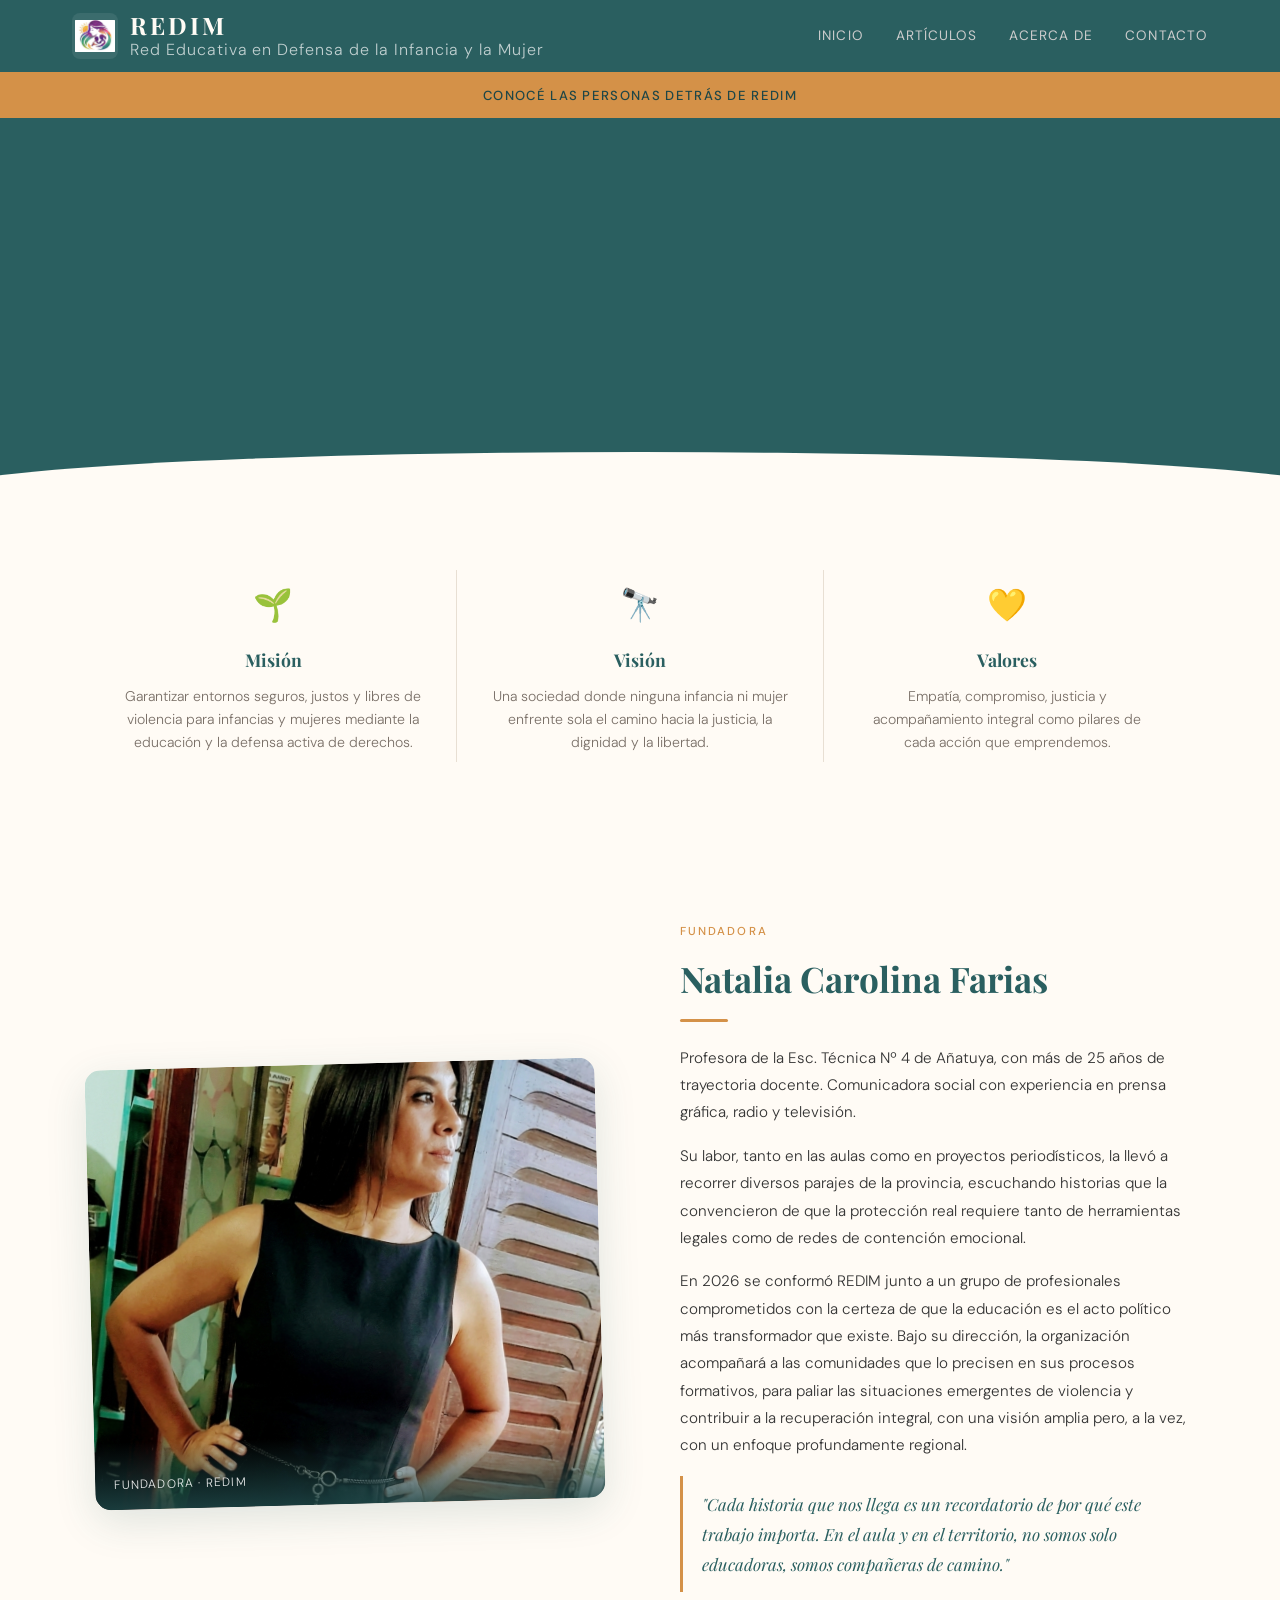
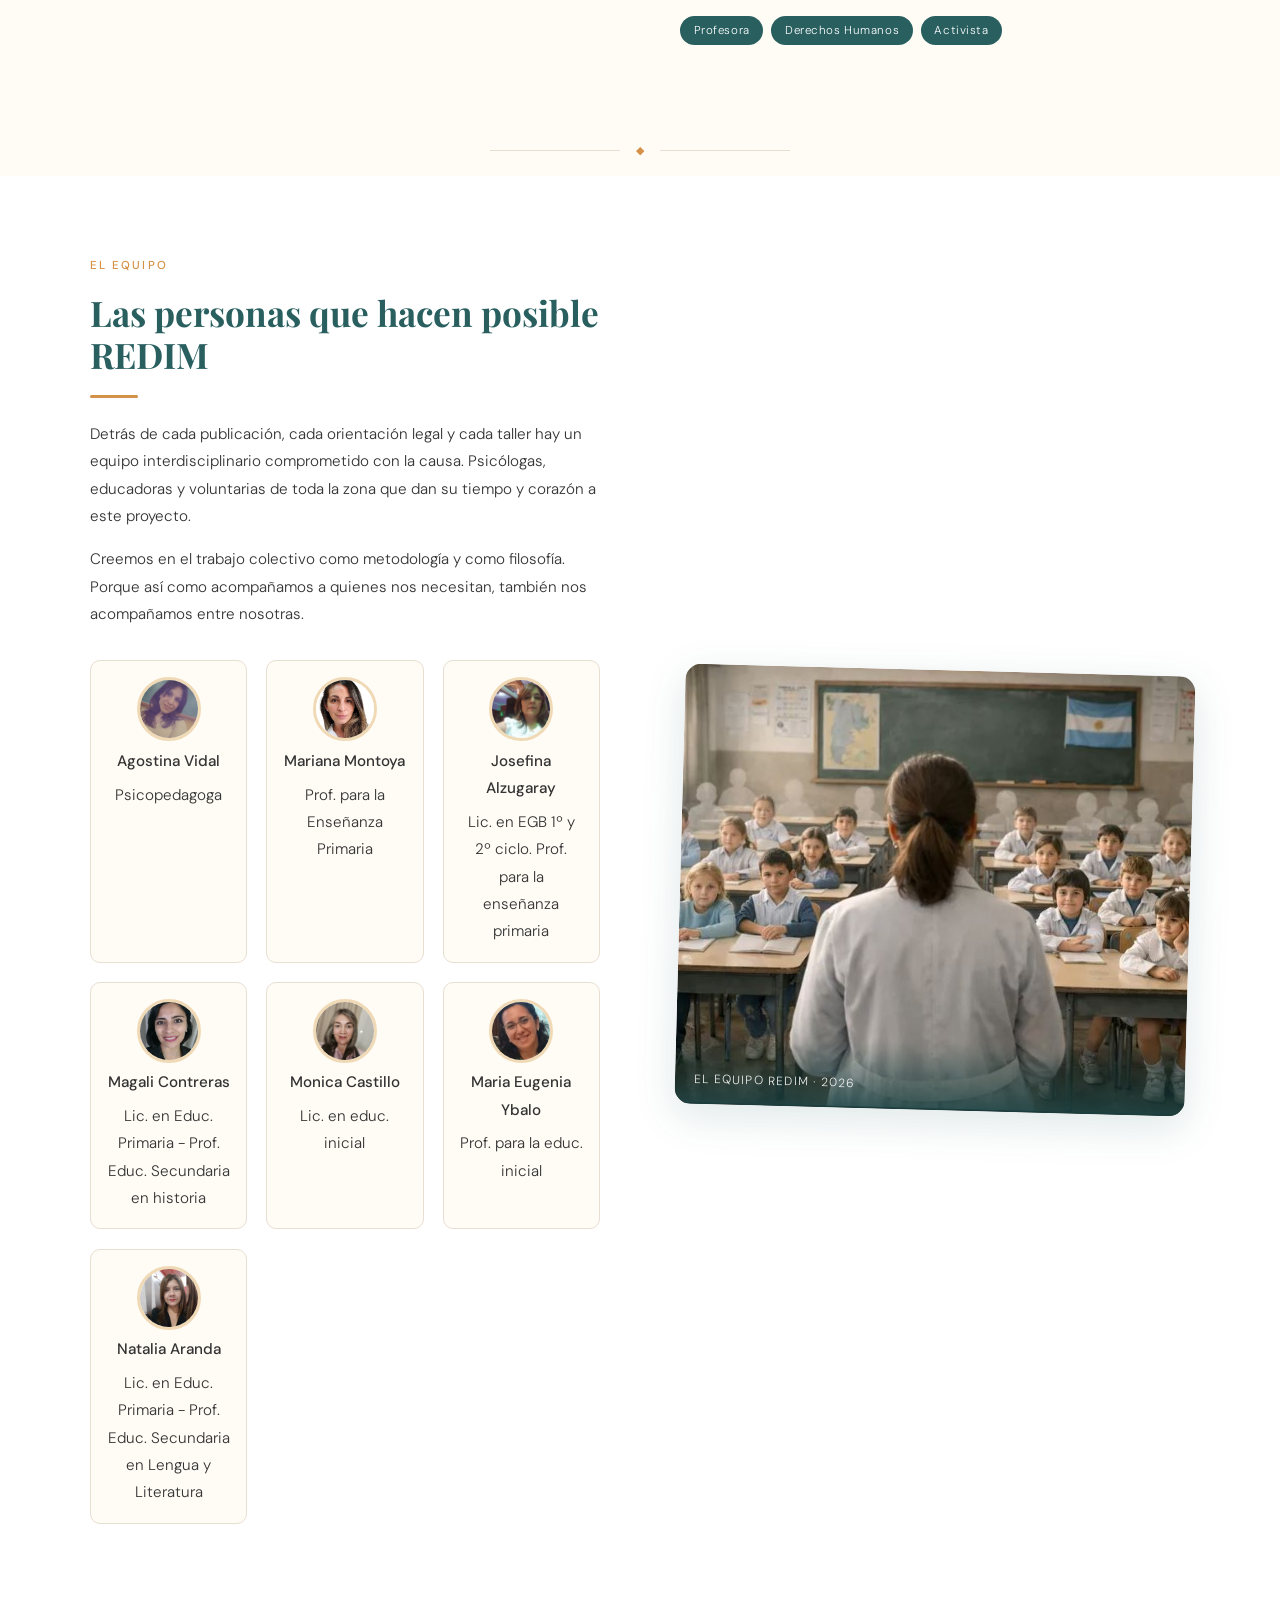
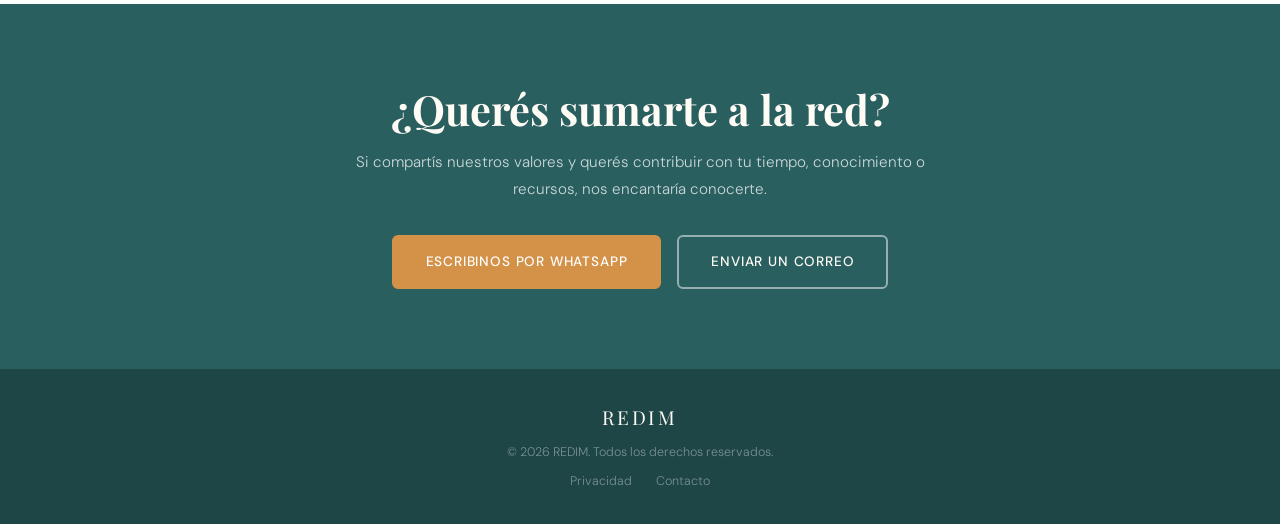
==== acerca-de.html @ 7fe4fd72 "acerca de" ====
<!DOCTYPE html>
<html lang="es">
<head>
  <meta charset="UTF-8" />
  <meta name="viewport" content="width=device-width, initial-scale=1.0"/>
  <title>Acerca de — REDIM</title>
  <link rel="stylesheet" href="style.css" />
  <link rel="stylesheet" href="acerca-de.css" />
  <link href="https://fonts.googleapis.com/css2?family=Playfair+Display:ital,wght@0,700;1,400&family=DM+Sans:wght@300;400;500&display=swap" rel="stylesheet"/>
</head>
<body>

  <!-- HEADER (idéntico al blog) -->
   <header class="site-header">
    <div class="header-inner">
      <a href="#" class="logo">
        <img src="./img/logo.png" alt="Logo REDIM" class="logo-img" onerror="this.style.display='none'">
        <div class="logo-text">
          <span class="logo-name">REDIM</span>
          <span class="logo-sub">Red Educativa en Defensa de la Infancia y la Mujer</span>
        </div>
      </a>
      <nav class="nav">
        <a href="./index.html">Inicio</a>
        <a href="./articulos.html">Artículos</a>
        <a href="./acerca-de.html">Acerca de</a>
        <a href="./contacto.html">Contacto</a>
      </nav>
      <button class="menu-toggle" id="menuToggle">☰</button>
    </div>
    <nav class="nav-mobile" id="navMobile">
      <a href="./index.html">Inicio</a>
      <a href="./articulos.html">Artículos</a>
      <a href="./acerca-de.html">Acerca de</a>
      <a href="./contacto.html">Contacto</a>
    </nav>
  </header>

  <!-- HERO STRIP -->
  <div class="hero-strip">
    <span>Conocé las personas detrás de REDIM</span>
  </div>

  <!-- PAGE HERO -->
  <section class="about-hero" data-animate>
    <div class="about-hero-inner">
      <p class="about-hero-eyebrow">Nuestra historia</p>
      <h1 class="about-hero-title">Quiénes somos</h1>
      <p class="about-hero-desc">REDIM nació del compromiso profundo con la protección de las infancias y el empoderamiento de las mujeres. Somos una red de personas que creen que la educación, el acompañamiento y la defensa activa pueden transformar realidades.</p>
    </div>
  </section>

  <!-- MISIÓN STRIP -->
  <div class="mision-strip">
    <div class="mision-inner">
      <div class="mision-item" data-animate>
        <span class="mision-icon">🌱</span>
        <h3>Misión</h3>
        <p>Garantizar entornos seguros, justos y libres de violencia para infancias y mujeres mediante la educación y la defensa activa de derechos.</p>
      </div>
      <div class="mision-divider"></div>
      <div class="mision-item" data-animate>
        <span class="mision-icon">🔭</span>
        <h3>Visión</h3>
        <p>Una sociedad donde ninguna infancia ni mujer enfrente sola el camino hacia la justicia, la dignidad y la libertad.</p>
      </div>
      <div class="mision-divider"></div>
      <div class="mision-item" data-animate>
        <span class="mision-icon">💛</span>
        <h3>Valores</h3>
        <p>Empatía, compromiso, justicia y acompañamiento integral como pilares de cada acción que emprendemos.</p>
      </div>
    </div>
  </div>

  <!-- SECCIÓN FUNDADORA (imagen izquierda, texto derecha) -->
  <section class="about-section" data-animate>
    <div class="about-section-inner">

      <div class="about-img-col left-img">
        <div class="about-img-frame">
          <img src="./img/fundadora.jpg" alt="Fundadora de REDIM"
               onerror="this.src='https://images.unsplash.com/photo-1573496359142-b8d87734a5a2?w=600&q=80'" />
          <div class="about-img-caption">Fundadora · REDIM</div>
        </div>
      </div>

      <div class="about-text-col">
    <span class="about-section-eyebrow">Fundadora</span>
    <h2 class="about-section-title">Natalia Carolina Farias</h2>
    <div class="about-section-divider"></div>
    <p>Profesora de la Esc. Técnica Nº 4 de Añatuya, con más de 25 años de trayectoria docente. Comunicadora social con experiencia en prensa gráfica, radio y televisión.</p>
<p>Su labor, tanto en las aulas como en proyectos periodísticos, la llevó a recorrer diversos parajes de la provincia, escuchando historias que la convencieron de que la protección real requiere tanto de herramientas legales como de redes de contención emocional.</p>
<p>En 2026 se conformó REDIM junto a un grupo de profesionales comprometidos con la certeza de que la educación es el acto político más transformador que existe. Bajo su dirección, la organización acompañará a las comunidades que lo precisen en sus procesos formativos, para paliar las situaciones emergentes de violencia y contribuir a la recuperación integral, con una visión amplia pero, a la vez, con un enfoque profundamente regional.</p>
    <p><em>"Cada historia que nos llega es un recordatorio de por qué este trabajo importa. En el aula y en el territorio, no somos solo educadoras, somos compañeras de camino."</em></p>
    <div class="about-founder-tags">
          <span class="founder-tag">Profesora</span>
          <span class="founder-tag">Derechos Humanos</span>
          <span class="founder-tag">Activista</span>
        </div>
      </div>

    </div>
  </section>

   <div class="section-separator">
    <span></span><span class="sep-diamond">◆</span><span></span>
  </div>

   <section class="about-section reverse" data-animate>
    <div class="about-section-inner">

      <div class="about-text-col">
        <span class="about-section-eyebrow">El equipo</span>
        <h2 class="about-section-title">Las personas que hacen posible REDIM</h2>
        <div class="about-section-divider"></div>
        <p>Detrás de cada publicación, cada orientación legal y cada taller hay un equipo interdisciplinario comprometido con la causa. Psicólogas, educadoras y voluntarias de toda la zona que dan su tiempo y corazón a este proyecto.</p>
        <p>Creemos en el trabajo colectivo como metodología y como filosofía. Porque así como acompañamos a quienes nos necesitan, también nos acompañamos entre nosotras.</p>

        <div class="team-grid">
          <div class="team-member" data-animate>
            <div class="team-avatar">
              <img src="./img/perfil/agos.jpeg" alt="Agos Vidal"
                   onerror="this.src='https://images.unsplash.com/photo-1580489944761-15a19d654956?w=200&q=80'" />
            </div>
            <p class="team-name">Agostina Vidal</p>
            <p class="team-role">Psicopedagoga</p>
          </div>
          <div class="team-member" data-animate>
            <div class="team-avatar">
              <img src="./img/perfil/mariana-montoya.jpeg" alt="Mariana Montoya"
                   onerror="this.src='https://images.unsplash.com/photo-1509783236416-c9ad59bae472?w=200&q=80'" />
            </div>
            <p class="team-name">Mariana Montoya</p>
            <p class="team-role">Prof. para la Enseñanza Primaria</p>
          </div>
          <div class="team-member" data-animate>
            <div class="team-avatar">
              <img src="./img/perfil/josefina-alzugaray.jpeg" alt="Josefina Alzugaray"
                   onerror="this.src='https://images.unsplash.com/photo-1438761681033-6461ffad8d80?w=200&q=80'" />
            </div>
            <p class="team-name">Josefina Alzugaray</p>
            <p class="team-role">Lic. en EGB 1º y 2º ciclo. Prof. para la enseñanza primaria</p>
          </div>
          <div class="team-member" data-animate>
            <div class="team-avatar">
              <img src="./img/perfil/magali-contreras.jpeg" alt="Magali Contreras"
                   onerror="this.src='https://images.unsplash.com/photo-1509783236416-c9ad59bae472?w=200&q=80'" />
            </div>
            <p class="team-name">Magali Contreras</p>
            <p class="team-role">Lic. en Educ. Primaria - Prof. Educ. Secundaria en historia</p>
          </div>
          <div class="team-member" data-animate>
            <div class="team-avatar">
              <img src="./img/perfil/monica-castillo.jpeg" alt="Monica Castillo"
                   onerror="this.src='https://images.unsplash.com/photo-1509783236416-c9ad59bae472?w=200&q=80'" />
            </div>
            <p class="team-name">Monica Castillo</p>
            <p class="team-role">Lic. en educ. inicial</p>
          </div>
          <div class="team-member" data-animate>
            <div class="team-avatar">
              <img src="./img/perfil/Maria-ybalo.JPG" alt="Maria Eugenia Ybalo"
                   onerror="this.src='https://images.unsplash.com/photo-1544005313-94ddf0286df2?w=200&q=80'" />
            </div>
                        <p class="team-name">Maria Eugenia Ybalo</p>
            <p class="team-role">Prof. para la educ. inicial</p>
          </div>
           <div class="team-member" data-animate>
            <div class="team-avatar">
              <img src="./img/perfil/nati-aranda.jpeg" alt="Natalia Aranda"
                   onerror="this.src='https://images.unsplash.com/photo-1544005313-94ddf0286df2?w=200&q=80'" />
            </div>
                        <p class="team-name">Natalia Aranda</p>
            <p class="team-role">Lic. en Educ. Primaria - Prof. Educ. Secundaria en Lengua y Literatura</p>
          </div>       
        </div>
      </div>

      <div class="about-img-col right-img">
        <div class="about-img-frame">
          <img src="./img/equipo-primaria.JPG" alt="Equipo REDIM"
               onerror="this.src='https://images.unsplash.com/photo-1529156069898-49953e39b3ac?w=600&q=80'" />
          <div class="about-img-caption">El equipo REDIM · 2026</div>
        </div>
      </div>

    </div>
  </section>

  <!-- CTA FINAL -->
  <section class="about-cta" data-animate>
    <div class="about-cta-inner">
      <h2 class="cta-title">¿Querés sumarte a la red?</h2>
      <p class="cta-desc">Si compartís nuestros valores y querés contribuir con tu tiempo, conocimiento o recursos, nos encantaría conocerte.</p>
      <div class="cta-buttons">
        <a href="https://wa.me/5491123456789" target="_blank" class="cta-btn primary">Escribinos por WhatsApp</a>
        <a href="mailto:contacto@redim.org.ar" class="cta-btn secondary">Enviar un correo</a>
      </div>
    </div>
  </section>

  <!-- FOOTER -->
  <footer class="site-footer">
    <div class="footer-inner">
      <span class="footer-logo">REDIM</span>
      <p>© 2026 REDIM. Todos los derechos reservados.</p>
      <div class="footer-links">
        <a href="./privacidad.html">Privacidad</a>
        <a href="./contacto.html">Contacto</a>
      </div>
    </div>
  </footer>

  <script src="script.js"></script>
</body>
</html>
---- style.css ----
/* ========================
   RESET & BASE
======================== */
*, *::before, *::after { box-sizing: border-box; margin: 0; padding: 0; }

:root {
  --cream: #FFFBF5;
  --ink: #333333;
  --teal: #2A5F60;
  --teal-dark: #1e4647;
  --teal-soft: #3a7475;
  --gold: #D49148;
  --gold-light: #f0d9b5;
  --violet: #8E4485;
  --muted: #7a7068;
  --border: #e8dfd3;
  --card-bg: #ffffff;
  --shadow: rgba(180, 140, 80, 0.12);
  --font-display: 'Playfair Display', Georgia, serif;
  --font-body: 'DM Sans', sans-serif;
}

html { scroll-behavior: smooth; }

body {
  background: var(--cream);
  color: var(--ink);
  font-family: var(--font-body);
  font-weight: 300;
  line-height: 1.7;
  min-height: 100vh;
}

img { display: block; width: 100%; height: 100%; object-fit: cover; }
a { text-decoration: none; color: inherit; }

/* ========================
   HEADER
======================== */
.site-header {
  position: sticky;
  top: 0;
  z-index: 100;
  background: var(--teal);
  border-bottom: 3px solid var(--gold);
}

.header-inner {
  max-width: 1200px;
  margin: 0 auto;
  padding: 0 2rem;
  display: flex;
  align-items: center;
  justify-content: space-between;
  height: 72px;
}

.logo {
  display: flex;
  flex-direction: row;
  align-items: center;
  gap: 0.75rem;
  line-height: 1.1;
  color: var(--cream);
  text-decoration: none;
}

/* Imagen del logo */
.logo-img {
  width: 46px;
  height: 46px;
  border-radius: 8px;
  object-fit: contain;
  flex-shrink: 0;
  background: rgba(255,255,255,0.08);
  padding: 3px;
}

/* Texto del logo */
.logo-text {
  display: flex;
  flex-direction: column;
  line-height: 1.1;
}

.logo-name {
  font-family: var(--font-display);
  font-size: 1.5rem;
  font-weight: 700;
  color: var(--cream);
  letter-spacing: 0.12em;
  line-height: 1;
}

.logo-sub {
  font-family: var(--font-body);
  font-size: 1rem;
  font-weight: 300;
  letter-spacing: 0.06em;
  color: rgba(255,255,255,0.7);
  text-transform: none;
  margin-top: 4px;
}
.logo:hover .logo-name { color: var(--gold); transition: color 0.2s; }
.logo:hover .logo-sub { color: var(--gold-light); transition: color 0.2s; }

.nav { display: flex; gap: 2rem; }
.nav a {
  color: #ccc;
  font-size: 0.85rem;
  font-weight: 400;
  letter-spacing: 0.08em;
  text-transform: uppercase;
  transition: color 0.2s;
}
.nav a:hover { color: var(--gold); }

.menu-toggle {
  display: none;
  background: none;
  border: none;
  color: var(--cream);
  font-size: 1.4rem;
  cursor: pointer;
}

.nav-mobile {
  display: none;
  flex-direction: column;
  background: var(--teal-dark);
  padding: 1rem 2rem;
}
.nav-mobile a {
  color: #ccc;
  padding: 0.6rem 0;
  border-bottom: 1px solid var(--teal-soft);
  font-size: 0.9rem;
  letter-spacing: 0.05em;
  text-transform: uppercase;
}
.nav-mobile.open { display: flex; }

/* ========================
   HERO STRIP
======================== */
.hero-strip {
  background: var(--gold);
  color: var(--teal-dark);
  text-align: center;
  padding: 0.65rem 2rem;
  font-size: 0.82rem;
  letter-spacing: 0.1em;
  text-transform: uppercase;
  font-weight: 500;
}

/* ========================
   MAIN LAYOUT
======================== */
.main-layout {
  max-width: 1200px;
  margin: 0 auto;
  padding: 3.5rem 2rem 5rem;
  display: grid;
  grid-template-columns: 1fr 340px;
  gap: 4rem;
  align-items: start;
}

/* ========================
   SECTION LABEL
======================== */
.section-label {
  font-family: var(--font-body);
  font-size: 0.75rem;
  font-weight: 500;
  letter-spacing: 0.15em;
  text-transform: uppercase;
  color: var(--muted);
  border-left: 3px solid var(--gold);
  padding-left: 0.75rem;
  margin-bottom: 2rem;
}

/* ========================
   POST CARDS
======================== */
.post-card {
  background: var(--card-bg);
  border: 1px solid var(--border);
  border-radius: 12px;
  margin-bottom: 2.8rem;
  display: grid;
  grid-template-columns: 260px 1fr;
  overflow: hidden;
  box-shadow: 0 2px 12px var(--shadow);
  transition: box-shadow 0.3s, transform 0.3s;
  opacity: 0;
  transform: translateY(24px);
}
.post-card.visible {
  opacity: 1;
  transform: translateY(0);
  transition: opacity 0.6s ease, transform 0.6s ease, box-shadow 0.3s, border-color 0.3s;
}
.post-card:hover {
  box-shadow: 0 8px 28px rgba(42, 95, 96, 0.18);
  transform: translateY(-3px);
}

/* Featured card: stacked */
.post-card.featured {
  grid-template-columns: 1fr;
}
.post-card.featured .post-img-wrap {
  height: 280px;
}

.post-img-wrap {
  position: relative;
  height: 100%;
  overflow: hidden;
  min-height: 180px;
}
.post-img-wrap img {
  transition: transform 0.5s ease;
}
.post-card:hover .post-img-wrap img {
  transform: scale(1.04);
}

.post-tag {
  position: absolute;
  top: 1rem;
  left: 1rem;
  background: var(--gold);
  color: white;
  font-size: 0.7rem;
  letter-spacing: 0.1em;
  text-transform: uppercase;
  padding: 0.3rem 0.7rem;
  font-weight: 500;
  border-radius: 4px;
}

.post-content {
  padding: 2rem 2.2rem;
  display: flex;
  flex-direction: column;
  justify-content: center;
  gap: 0.75rem;
}

.post-date {
  font-size: 0.75rem;
  letter-spacing: 0.08em;
  color: var(--muted);
  text-transform: uppercase;
}

.post-title {
  font-family: var(--font-display);
  font-size: 1.35rem;
  line-height: 1.3;
  font-weight: 700;
}
.post-card.featured .post-title { font-size: 1.8rem; }
.post-title a { color: var(--teal); transition: color 0.2s; }
.post-title a:hover { color: var(--gold); }

.post-excerpt {
  font-size: 0.9rem;
  color: var(--muted);
  line-height: 1.65;
}

.read-more {
  display: inline-flex;
  align-items: center;
  gap: 0.4rem;
  color: var(--gold);
  font-size: 0.82rem;
  font-weight: 500;
  letter-spacing: 0.06em;
  text-transform: uppercase;
  margin-top: 0.4rem;
  transition: gap 0.2s;
}
.read-more:hover { gap: 0.7rem; }

/* Load more */
.load-more-wrap { text-align: center; margin-top: 1rem; }
.btn-load {
  background: none;
  border: 2px solid var(--teal);
  color: var(--teal);
  font-family: var(--font-body);
  font-size: 0.82rem;
  letter-spacing: 0.1em;
  text-transform: uppercase;
  padding: 0.75rem 2rem;
  cursor: pointer;
  border-radius: 6px;
  transition: background 0.25s, color 0.25s;
}
.btn-load:hover { background: var(--teal); color: var(--cream); }

/* ========================
   SIDEBAR
======================== */
.sidebar {
  display: flex;
  flex-direction: column;
  gap: 2rem;
}

.sidebar-widget {
  background: var(--card-bg);
  border: 1px solid var(--border);
  border-radius: 12px;
  padding: 2rem;
  box-shadow: 0 2px 10px var(--shadow);
  opacity: 0;
  transform: translateY(20px);
}
.sidebar-widget.visible {
  opacity: 1;
  transform: translateY(0);
  transition: opacity 0.6s ease, transform 0.6s ease;
}

.widget-title {
  font-family: var(--font-body);
  font-size: 0.72rem;
  letter-spacing: 0.15em;
  text-transform: uppercase;
  color: var(--muted);
  border-bottom: 2px solid var(--border);
  padding-bottom: 0.6rem;
  margin-bottom: 1.2rem;
}

/* About widget */
.about-widget { border-top: 4px solid var(--gold); text-align: center; }
.about-logo-img-wrap {
  width: 110px;
  height: 110px;
  margin: 0 auto 1rem;
  border-radius: 12px;
  overflow: hidden;
  border: 2px solid var(--border);
  background: var(--cream);
  display: flex;
  align-items: center;
  justify-content: center;
}
.about-logo-img {
  width: 100%;
  height: 100%;
  object-fit: contain;
  padding: 8px;
}
.about-logo {
  width: 56px;
  height: 56px;
  background: var(--gold);
  color: white;
  font-family: var(--font-display);
  font-size: 1.8rem;
  align-items: center;
  justify-content: center;
  margin: 0 auto 1rem;
  border-radius: 10px;
}
.about-label {
  font-size: 0.72rem;
  letter-spacing: 0.12em;
  text-transform: uppercase;
  color: var(--muted);
  margin-bottom: 0.2rem;
}
.about-title {
  font-family: var(--font-display);
  font-size: 1.4rem;
  font-style: italic;
  color: var(--teal);
  margin-bottom: 0.8rem;
}
.about-desc { font-size: 0.88rem; color: var(--muted); line-height: 1.65; }
.about-desc strong { color: var(--teal); font-weight: 500; }

/* Social */
.social-list { list-style: none; display: flex; flex-direction: column; gap: 0.2rem; }
.social-link {
  display: flex;
  align-items: center;
  gap: 0.75rem;
  padding: 0.65rem 0;
  border-bottom: 1px solid var(--border);
  font-size: 0.88rem;
  color: var(--violet);
  transition: color 0.2s, padding-left 0.2s;
}
.social-link:hover { color: var(--teal); padding-left: 0.5rem; }

/* Newsletter */
.newsletter-widget {
  background: var(--teal);
  border-color: var(--teal);
  color: var(--cream);
}
.newsletter-eyebrow {
  font-size: 0.7rem;
  letter-spacing: 0.15em;
  text-transform: uppercase;
  color: var(--gold-light);
  margin-bottom: 0.4rem;
}
.newsletter-title {
  font-family: var(--font-display);
  font-size: 1.3rem;
  font-style: italic;
  margin-bottom: 0.5rem;
  color: var(--cream);
}
.newsletter-sub { font-size: 0.82rem; color: rgba(255,255,255,0.7); margin-bottom: 1.2rem; }

.newsletter-form {
  display: flex;
  gap: 0;
  border: 1px solid rgba(255,255,255,0.3);
  border-radius: 6px;
  overflow: hidden;
}
.newsletter-form input {
  flex: 1;
  background: rgba(255,255,255,0.15);
  border: none;
  padding: 0.7rem 1rem;
  color: var(--cream);
  font-family: var(--font-body);
  font-size: 0.85rem;
  outline: none;
}
.newsletter-form input::placeholder { color: rgba(255,255,255,0.5); }
.newsletter-form button {
  background: var(--gold);
  border: none;
  color: white;
  padding: 0 1.2rem;
  font-size: 1.1rem;
  cursor: pointer;
  transition: background 0.2s;
}
.newsletter-form button:hover { background: #b87a35; }

.newsletter-confirm {
  display: none;
  margin-top: 0.8rem;
  font-size: 0.85rem;
  color: var(--gold-light);
  text-align: center;
}
.newsletter-confirm.show { display: block; }

/* Tags */
.tags-cloud { display: flex; flex-wrap: wrap; gap: 0.5rem; }
.tag {
  background: var(--cream);
  border: 1px solid var(--border);
  color: var(--muted);
  font-size: 0.75rem;
  padding: 0.35rem 0.75rem;
  letter-spacing: 0.05em;
  border-radius: 20px;
  transition: background 0.2s, color 0.2s, border-color 0.2s;
}
.tag:hover {
  background: var(--gold);
  color: white;
  border-color: var(--gold);
}

/* ========================
   FOOTER
======================== */
.site-footer {
  background: var(--teal-dark);
  padding: 2rem;
  text-align: center;
}
.footer-inner {
  max-width: 1200px;
  margin: 0 auto;
  display: flex;
  flex-direction: column;
  align-items: center;
  gap: 0.5rem;
}
.footer-logo {
  font-family: var(--font-display);
  font-size: 1.2rem;
  color: var(--cream);
  letter-spacing: 0.15em;
}
.footer-inner p { font-size: 0.78rem; color: rgba(255,255,255,0.4); }
.footer-links { display: flex; gap: 1.5rem; }
.footer-links a { font-size: 0.78rem; color: rgba(255,255,255,0.4); transition: color 0.2s; }
.footer-links a:hover { color: var(--gold); }

/* ========================
   RESPONSIVE
======================== */
@media (max-width: 900px) {
  .main-layout {
    grid-template-columns: 1fr;
  }
  .sidebar { order: -1; }
}

@media (max-width: 600px) {
  .post-card {
    grid-template-columns: 1fr;
  }
  .post-img-wrap { height: 200px; min-height: 200px; }
  .nav { display: none; }
  .menu-toggle { display: block; }
  .hero-strip { font-size: 0.72rem; }
}
---- acerca-de.css ----
/* ========================
   ACERCA DE — estilos propios
   (complementa style.css)
======================== */

/* Nav link activo */
.nav-active {
  color: var(--gold) !important;
  border-bottom: 2px solid var(--gold);
  padding-bottom: 2px;
}

/* ========================
   HERO DE PÁGINA
======================== */
.about-hero {
  background: var(--teal);
  padding: 5rem 2rem 4rem;
  text-align: center;
  position: relative;
  overflow: hidden;
}
.about-hero::after {
  content: '';
  position: absolute;
  bottom: -2px;
  left: 0;
  right: 0;
  height: 40px;
  background: var(--cream);
  clip-path: ellipse(55% 100% at 50% 100%);
}
.about-hero-inner {
  max-width: 680px;
  margin: 0 auto;
  position: relative;
  z-index: 1;
  opacity: 0;
  transform: translateY(20px);
  transition: opacity 0.7s ease, transform 0.7s ease;
}
.about-hero-inner.visible {
  opacity: 1;
  transform: translateY(0);
}
.about-hero-eyebrow {
  font-size: 0.72rem;
  letter-spacing: 0.2em;
  text-transform: uppercase;
  color: var(--gold-light);
  margin-bottom: 0.8rem;
}
.about-hero-title {
  font-family: var(--font-display);
  font-size: clamp(2.2rem, 5vw, 3.5rem);
  color: var(--cream);
  line-height: 1.15;
  margin-bottom: 1.2rem;
}
.about-hero-desc {
  font-size: 1rem;
  color: rgba(255,255,255,0.8);
  line-height: 1.75;
  max-width: 580px;
  margin: 0 auto;
}

/* ========================
   MISIÓN / VISIÓN / VALORES
======================== */
.mision-strip {
  background: var(--cream);
  padding: 4rem 2rem;
}
.mision-inner {
  max-width: 1100px;
  margin: 0 auto;
  display: grid;
  grid-template-columns: 1fr auto 1fr auto 1fr;
  gap: 0;
  align-items: start;
}
.mision-item {
  text-align: center;
  padding: 1.5rem 2rem;
  opacity: 0;
  transform: translateY(20px);
}
.mision-item.visible {
  opacity: 1;
  transform: translateY(0);
  transition: opacity 0.6s ease, transform 0.6s ease;
}
.mision-icon {
  font-size: 2rem;
  display: block;
  margin-bottom: 0.8rem;
}
.mision-item h3 {
  font-family: var(--font-display);
  font-size: 1.1rem;
  color: var(--teal);
  margin-bottom: 0.6rem;
}
.mision-item p {
  font-size: 0.88rem;
  color: var(--muted);
  line-height: 1.65;
}
.mision-divider {
  width: 1px;
  background: var(--border);
  align-self: stretch;
  margin: 1rem 0;
}

/* ========================
   SECCIONES FUNDADORA / EQUIPO
======================== */
.about-section {
  padding: 5rem 2rem;
  background: #fff;
  opacity: 0;
  transform: translateY(30px);
}
.about-section:nth-of-type(even) {
  background: var(--cream);
}
.about-section.visible {
  opacity: 1;
  transform: translateY(0);
  transition: opacity 0.8s ease, transform 0.8s ease;
}
.about-section-inner {
  max-width: 1100px;
  margin: 0 auto;
  display: grid;
  grid-template-columns: 1fr 1fr;
  gap: 5rem;
  align-items: center;
}
.about-section.reverse .about-section-inner {
  /* texto izquierda, imagen derecha — orden natural */
}

/* Columna imagen */
.about-img-col {
  position: relative;
}
.about-img-frame {
  position: relative;
  border-radius: 16px;
  overflow: hidden;
  box-shadow: 0 12px 40px rgba(42,95,96,0.15);
}
.about-img-frame img {
  width: 100%;
  height: 440px;
  object-fit: cover;
  display: block;
  transition: transform 0.5s ease;
}
.about-img-frame:hover img {
  transform: scale(1.03);
}
.about-img-caption {
  position: absolute;
  bottom: 0;
  left: 0;
  right: 0;
  background: linear-gradient(transparent, rgba(30,70,71,0.85));
  color: rgba(255,255,255,0.9);
  font-size: 0.75rem;
  letter-spacing: 0.1em;
  text-transform: uppercase;
  padding: 2rem 1.2rem 0.9rem;
}

/* Imagen izquierda: leve rotación decorativa */
.left-img .about-img-frame {
  transform: rotate(-1.5deg);
  transition: transform 0.4s ease;
}
.left-img .about-img-frame:hover {
  transform: rotate(0deg);
}

/* Imagen derecha */
.right-img .about-img-frame {
  transform: rotate(1.5deg);
  transition: transform 0.4s ease;
}
.right-img .about-img-frame:hover {
  transform: rotate(0deg);
}

/* Columna texto */
.about-text-col {
  display: flex;
  flex-direction: column;
  gap: 1rem;
}
.about-section-eyebrow {
  font-size: 0.72rem;
  letter-spacing: 0.18em;
  text-transform: uppercase;
  color: var(--gold);
  font-weight: 500;
}
.about-section-title {
  font-family: var(--font-display);
  font-size: clamp(1.6rem, 3vw, 2.2rem);
  color: var(--teal);
  line-height: 1.2;
}
.about-section-divider {
  width: 48px;
  height: 3px;
  background: var(--gold);
  border-radius: 2px;
  margin: 0.2rem 0 0.4rem;
}
.about-text-col p {
  font-size: 0.95rem;
  color: var(--ink);
  line-height: 1.8;
}
.about-text-col p em {
  font-style: italic;
  color: var(--teal);
  font-family: var(--font-display);
  font-size: 1.05rem;
  display: block;
  padding: 0.8rem 0 0.8rem 1.2rem;
  border-left: 3px solid var(--gold);
}

/* Tags fundadora */
.about-founder-tags {
  display: flex;
  flex-wrap: wrap;
  gap: 0.5rem;
  margin-top: 0.5rem;
}
.founder-tag {
  background: var(--teal);
  color: white;
  font-size: 0.72rem;
  padding: 0.3rem 0.85rem;
  border-radius: 20px;
  letter-spacing: 0.05em;
}

/* Grid de miembros del equipo
   auto-fill: agrega columnas solas al agregar más .team-member
   min 140px, max 1fr → se acomoda en cualquier ancho */
.team-grid {
  display: grid;
  grid-template-columns: repeat(auto-fill, minmax(140px, 1fr));
  gap: 1.2rem;
  margin-top: 1rem;
}
.team-member {
  background: var(--cream);
  border: 1px solid var(--border);
  border-radius: 10px;
  padding: 1rem;
  display: flex;
  flex-direction: column;
  align-items: center;
  text-align: center;
  gap: 0.4rem;
  transition: box-shadow 0.3s, transform 0.3s;
  opacity: 0;
  transform: translateY(16px);
}
.team-member.visible {
  opacity: 1;
  transform: translateY(0);
  transition: opacity 0.5s ease, transform 0.5s ease, box-shadow 0.3s, transform 0.3s;
}
.team-member:hover {
  box-shadow: 0 6px 20px rgba(42,95,96,0.12);
  transform: translateY(-3px);
}
.team-avatar {
  width: 64px;
  height: 64px;
  border-radius: 50%;
  overflow: hidden;
  border: 3px solid var(--gold-light);
}
.team-avatar img {
  width: 100%;
  height: 100%;
  object-fit: cover;
}
.team-name {
  font-size: 0.88rem;
  font-weight: 500;
  color: var(--teal);
}
.team-role {
  font-size: 0.75rem;
  color: var(--muted);
  line-height: 1.3;
}

/* ========================
   SEPARADOR DECORATIVO
======================== */
.section-separator {
  display: flex;
  align-items: center;
  gap: 1rem;
  max-width: 300px;
  margin: 0 auto;
  padding: 1rem 0;
}
.section-separator span:not(.sep-diamond) {
  flex: 1;
  height: 1px;
  background: var(--border);
}
.sep-diamond {
  color: var(--gold);
  font-size: 0.7rem;
}

/* ========================
   CTA FINAL
======================== */
.about-cta {
  background: var(--teal);
  padding: 5rem 2rem;
  text-align: center;
  opacity: 0;
  transform: translateY(30px);
}
.about-cta.visible {
  opacity: 1;
  transform: translateY(0);
  transition: opacity 0.8s ease, transform 0.8s ease;
}
.about-cta-inner {
  max-width: 600px;
  margin: 0 auto;
}
.cta-title {
  font-family: var(--font-display);
  font-size: clamp(1.8rem, 4vw, 2.6rem);
  color: var(--cream);
  margin-bottom: 1rem;
  line-height: 1.2;
}
.cta-desc {
  font-size: 0.95rem;
  color: rgba(255,255,255,0.75);
  line-height: 1.75;
  margin-bottom: 2rem;
}
.cta-buttons {
  display: flex;
  gap: 1rem;
  justify-content: center;
  flex-wrap: wrap;
}
.cta-btn {
  padding: 0.85rem 2rem;
  border-radius: 6px;
  font-size: 0.85rem;
  font-weight: 500;
  letter-spacing: 0.06em;
  text-transform: uppercase;
  transition: all 0.25s;
}
.cta-btn.primary {
  background: var(--gold);
  color: white;
  border: 2px solid var(--gold);
}
.cta-btn.primary:hover {
  background: #b87a35;
  border-color: #b87a35;
}
.cta-btn.secondary {
  background: transparent;
  color: var(--cream);
  border: 2px solid rgba(255,255,255,0.5);
}
.cta-btn.secondary:hover {
  background: rgba(255,255,255,0.1);
  border-color: var(--cream);
}

/* ========================
   RESPONSIVE
======================== */
@media (max-width: 900px) {
  .about-section-inner {
    grid-template-columns: 1fr;
    gap: 3rem;
  }
  /* En móvil: imagen siempre arriba */
  .about-section .about-img-col { order: -1; }
  .about-section.reverse .about-img-col { order: -1; }
  .about-img-frame img { height: 300px; }
  .left-img .about-img-frame,
  .right-img .about-img-frame { transform: none; }

  .mision-inner {
    grid-template-columns: 1fr;
    gap: 0;
  }
  .mision-divider { display: none; }

  .team-grid { grid-template-columns: repeat(auto-fill, minmax(120px, 1fr)); }
}

@media (max-width: 500px) {
  .cta-buttons { flex-direction: column; align-items: center; }
}
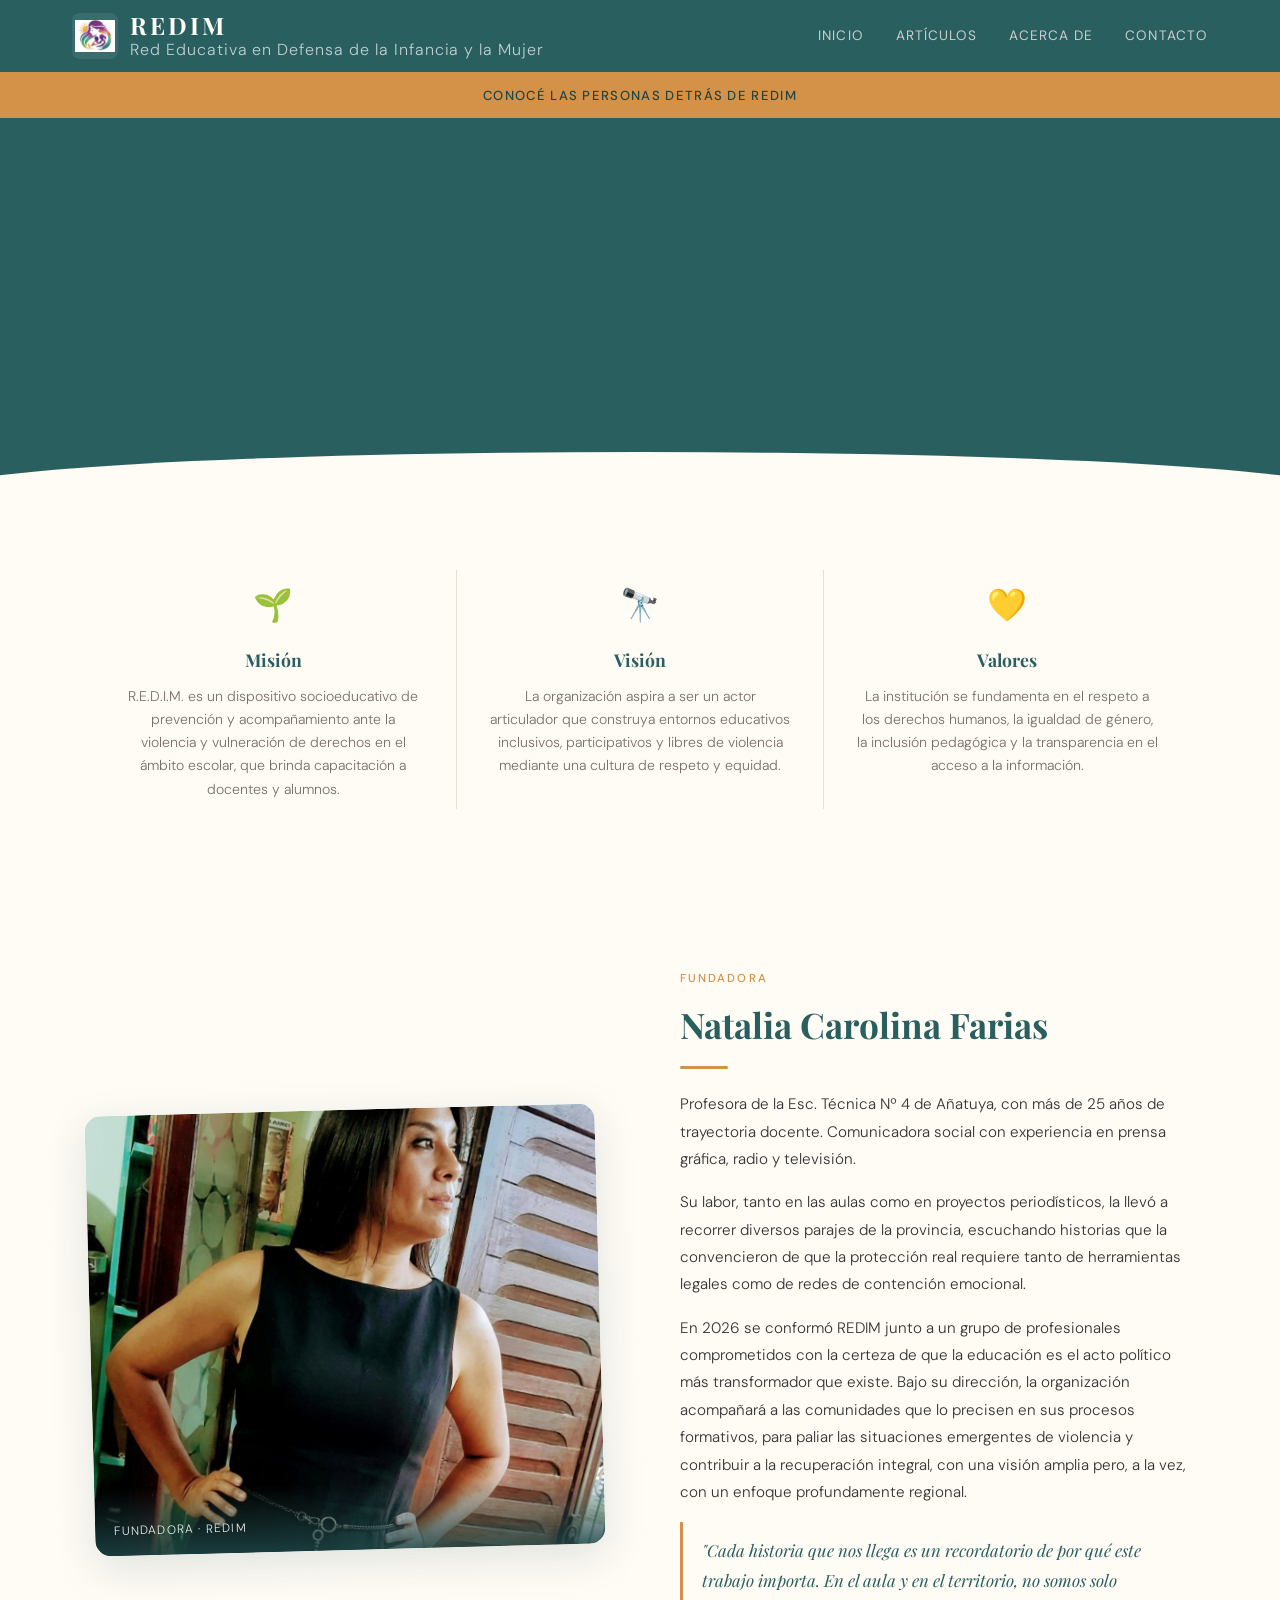
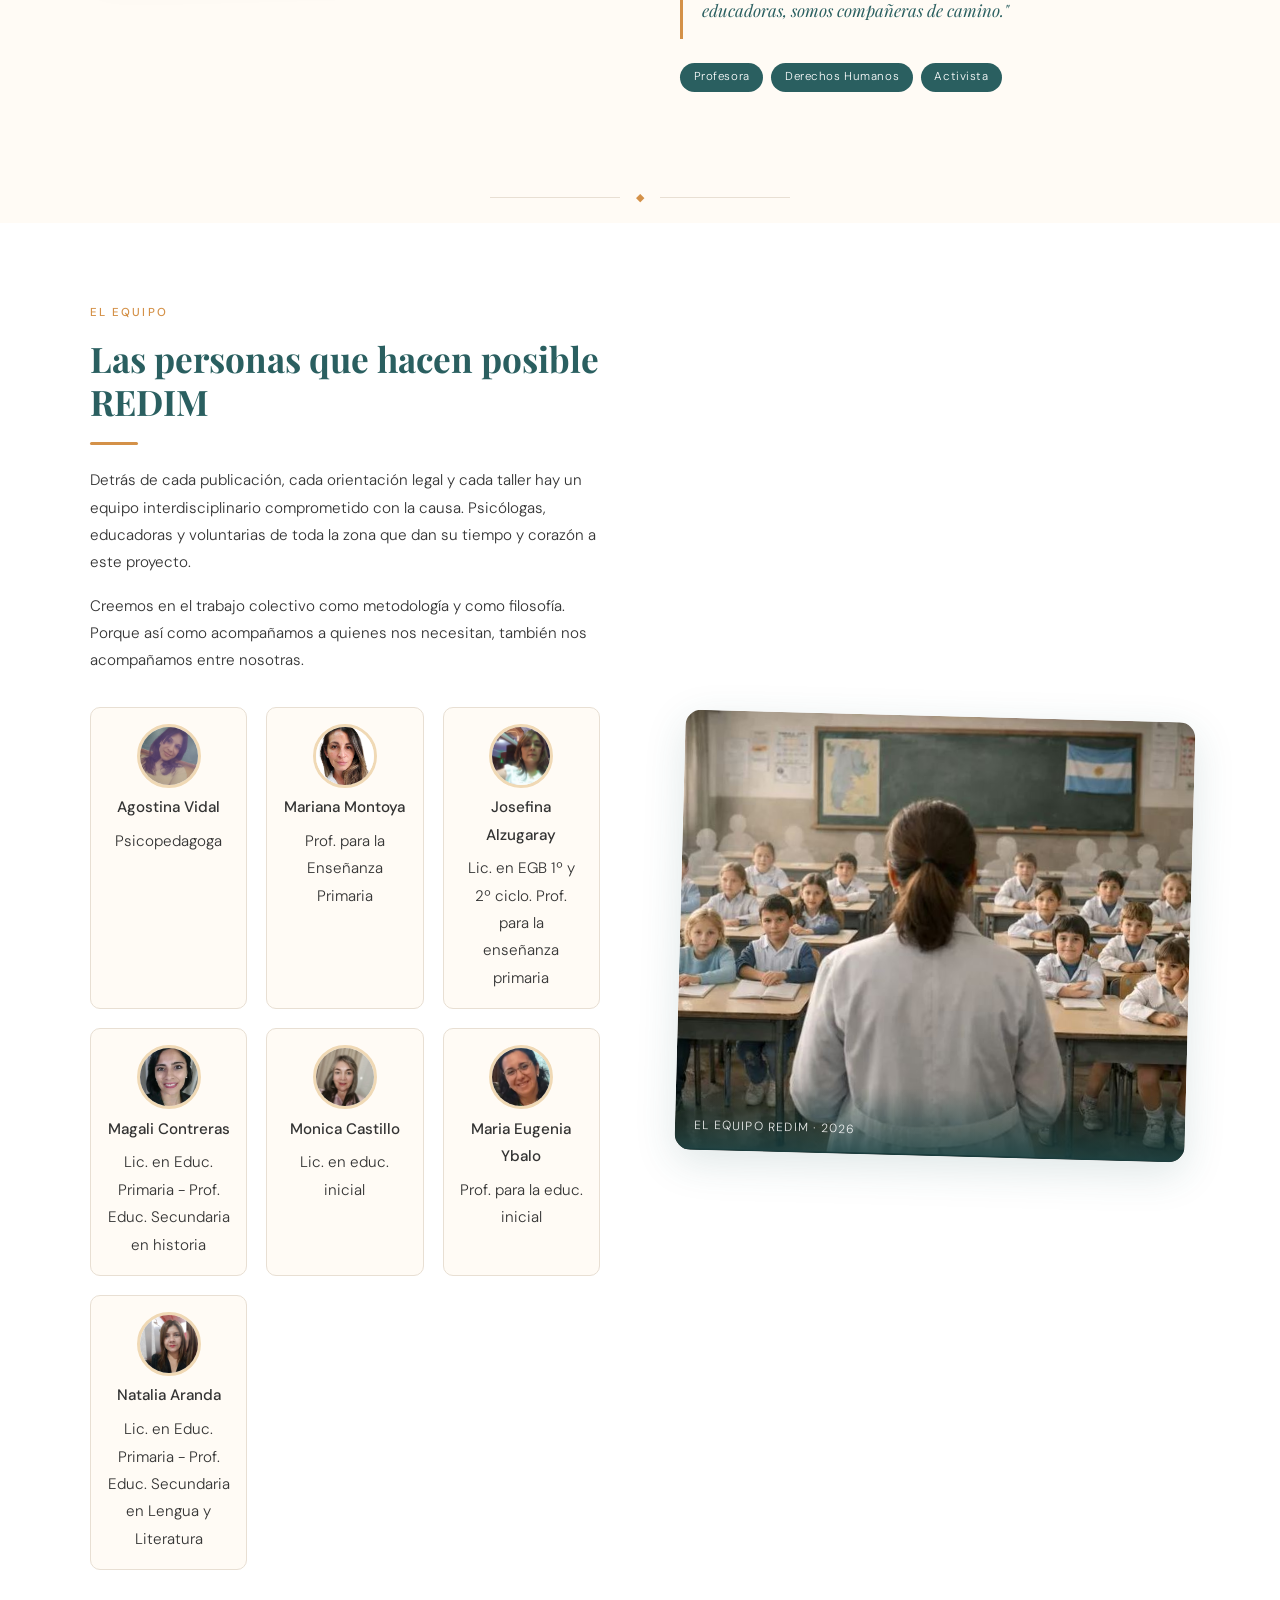
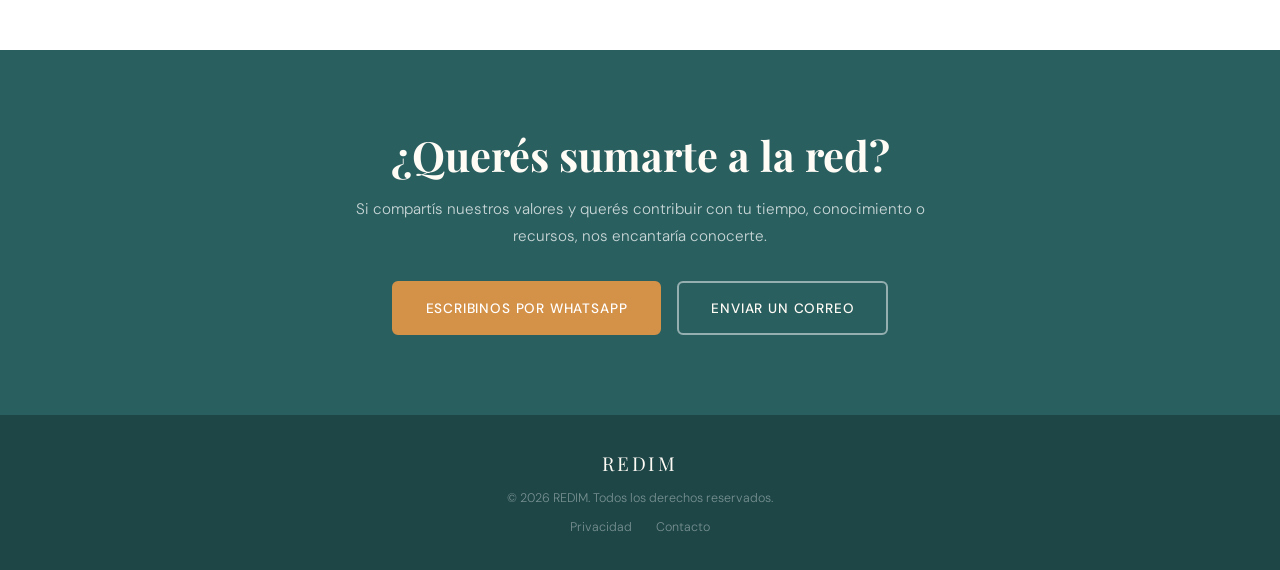
==== commit 784797fc: "misión" ====
--- a/acerca-de.html
+++ b/acerca-de.html
@@ -50,28 +50,28 @@
     </div>
   </section>
 
-  <!-- MISIÓN STRIP -->
+ <!-- MISIÓN STRIP -->
   <div class="mision-strip">
     <div class="mision-inner">
       <div class="mision-item" data-animate>
         <span class="mision-icon">🌱</span>
         <h3>Misión</h3>
-        <p>Garantizar entornos seguros, justos y libres de violencia para infancias y mujeres mediante la educación y la defensa activa de derechos.</p>
+        <p>R.E.D.I.M. es un dispositivo socioeducativo de prevención y acompañamiento ante la violencia y vulneración de derechos en el ámbito escolar, que brinda capacitación a docentes y alumnos.</p>
       </div>
       <div class="mision-divider"></div>
       <div class="mision-item" data-animate>
         <span class="mision-icon">🔭</span>
         <h3>Visión</h3>
-        <p>Una sociedad donde ninguna infancia ni mujer enfrente sola el camino hacia la justicia, la dignidad y la libertad.</p>
+        <p>La organización aspira a ser un actor articulador que construya entornos educativos inclusivos, participativos y libres de violencia mediante una cultura de respeto y equidad.</p>
       </div>
       <div class="mision-divider"></div>
       <div class="mision-item" data-animate>
         <span class="mision-icon">💛</span>
         <h3>Valores</h3>
-        <p>Empatía, compromiso, justicia y acompañamiento integral como pilares de cada acción que emprendemos.</p>
-      </div>
-    </div>
-  </div>
+        <p>La institución se fundamenta en el respeto a los derechos humanos, la igualdad de género, la inclusión pedagógica y la transparencia en el acceso a la información.</p>
+      </div>
+    </div><!-- fin mision-inner -->
+  </div><!-- fin mision-strip -->
 
   <!-- SECCIÓN FUNDADORA (imagen izquierda, texto derecha) -->
   <section class="about-section" data-animate>
@@ -195,7 +195,7 @@
       <p class="cta-desc">Si compartís nuestros valores y querés contribuir con tu tiempo, conocimiento o recursos, nos encantaría conocerte.</p>
       <div class="cta-buttons">
         <a href="https://wa.me/5491123456789" target="_blank" class="cta-btn primary">Escribinos por WhatsApp</a>
-        <a href="mailto:contacto@redim.org.ar" class="cta-btn secondary">Enviar un correo</a>
+        <a href="/cdn-cgi/l/email-protection#c1a2aeafb5a0a2b5ae81b3a4a5a8acefaeb3a6efa0b3" class="cta-btn secondary">Enviar un correo</a>
       </div>
     </div>
   </section>
@@ -214,4 +214,4 @@
 
   <script src="script.js"></script>
 </body>
-</html>
+</html>
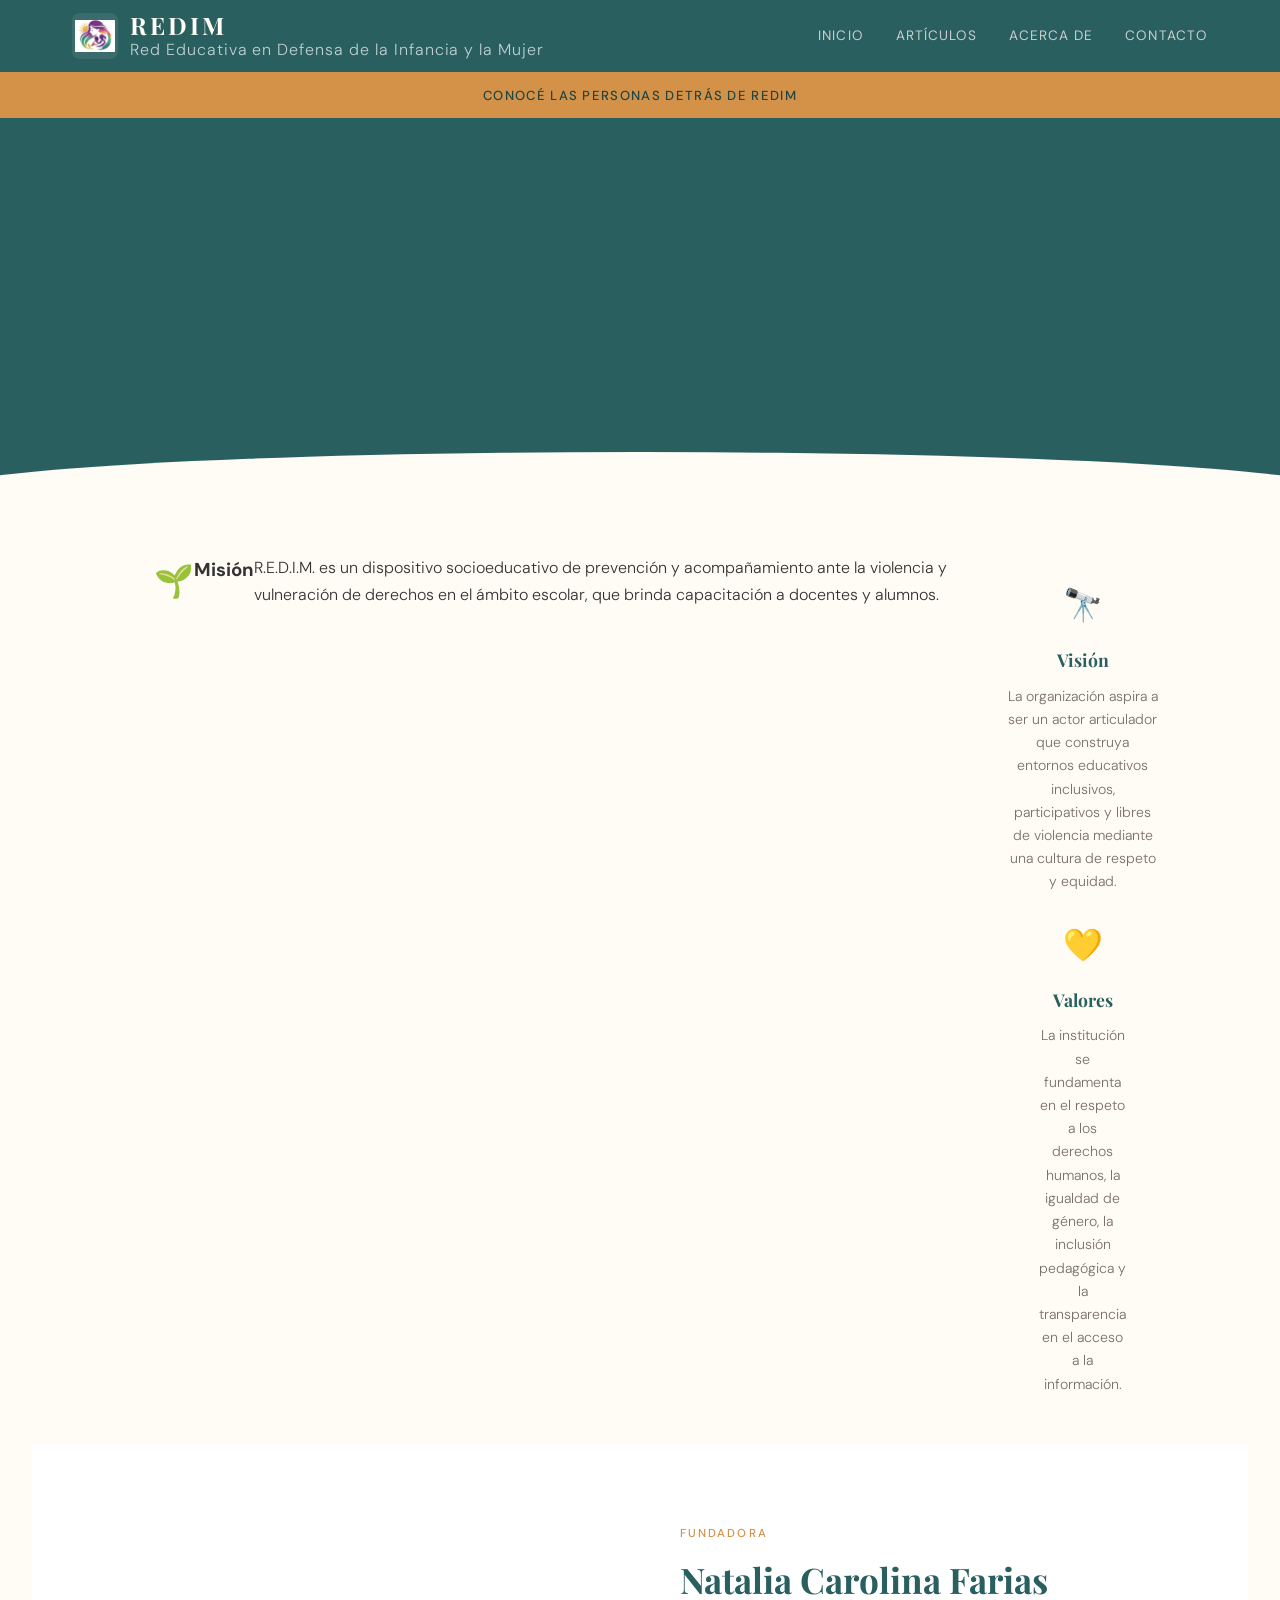
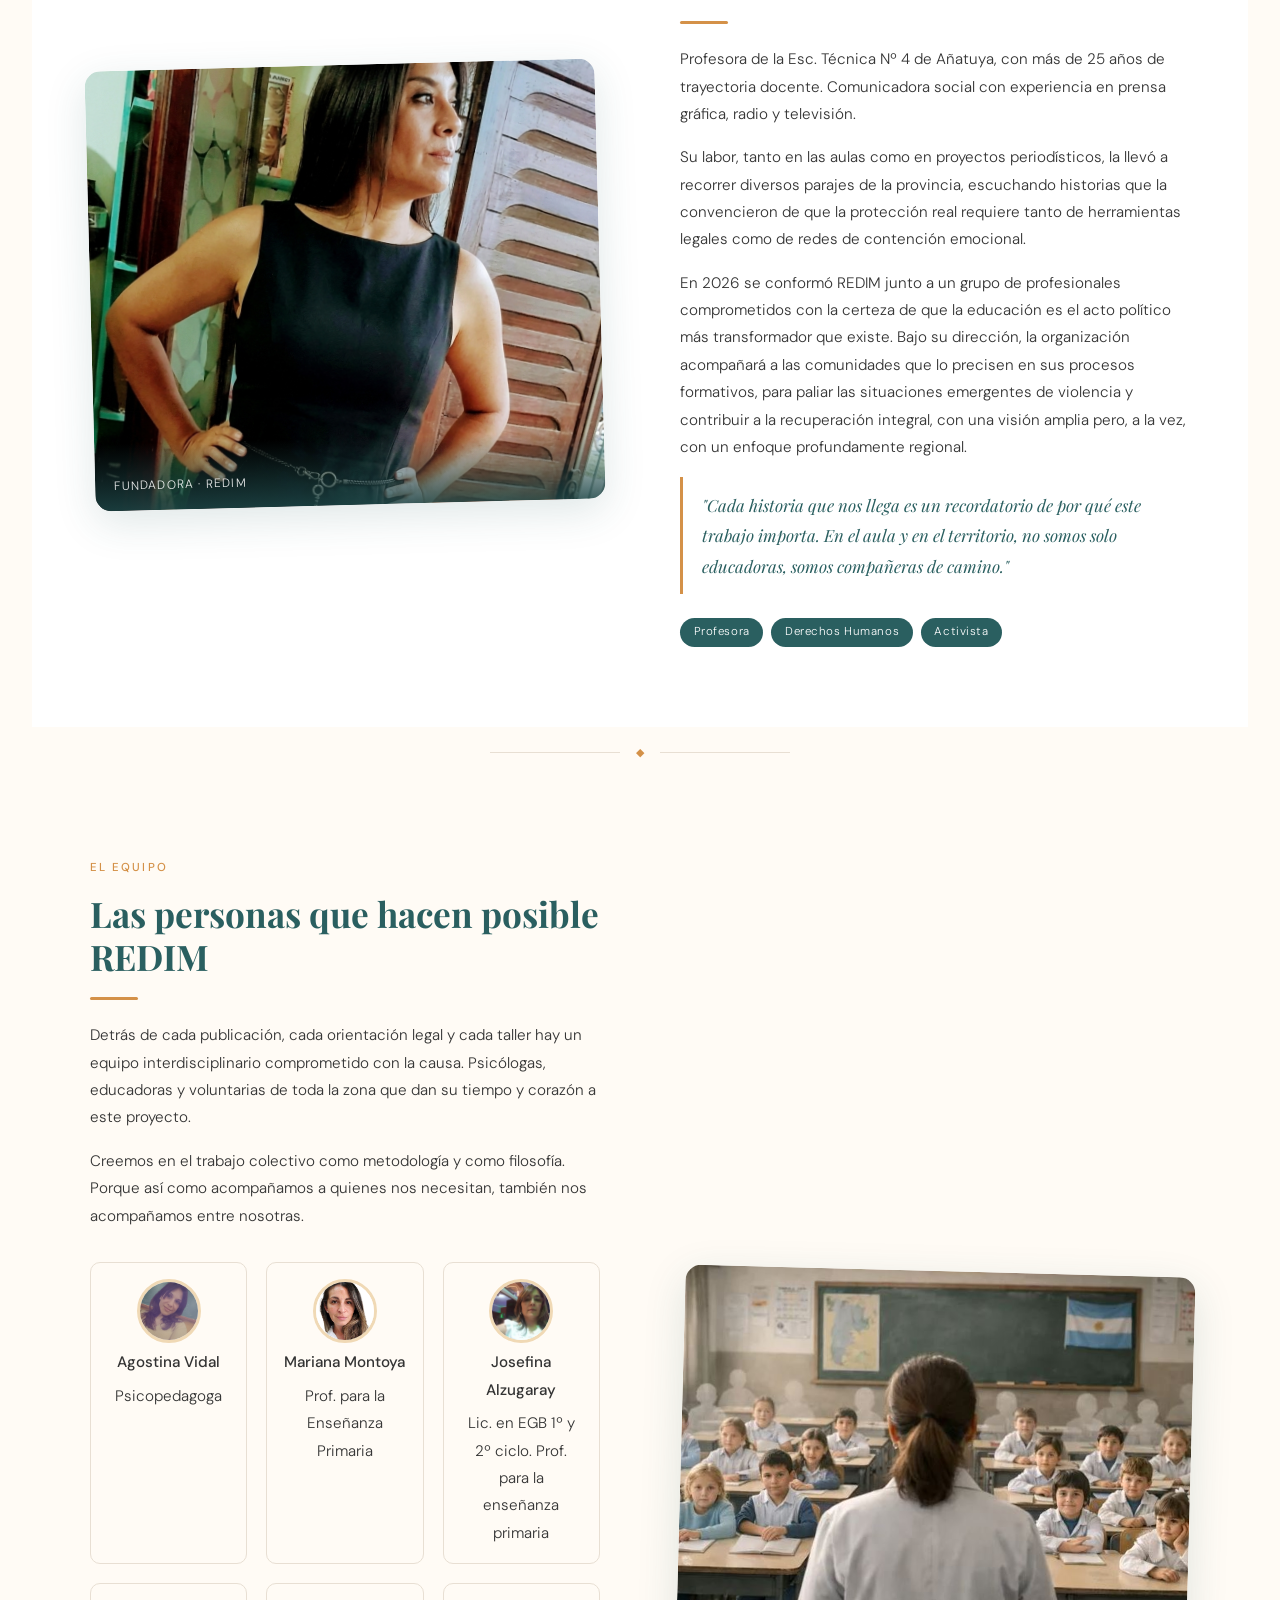
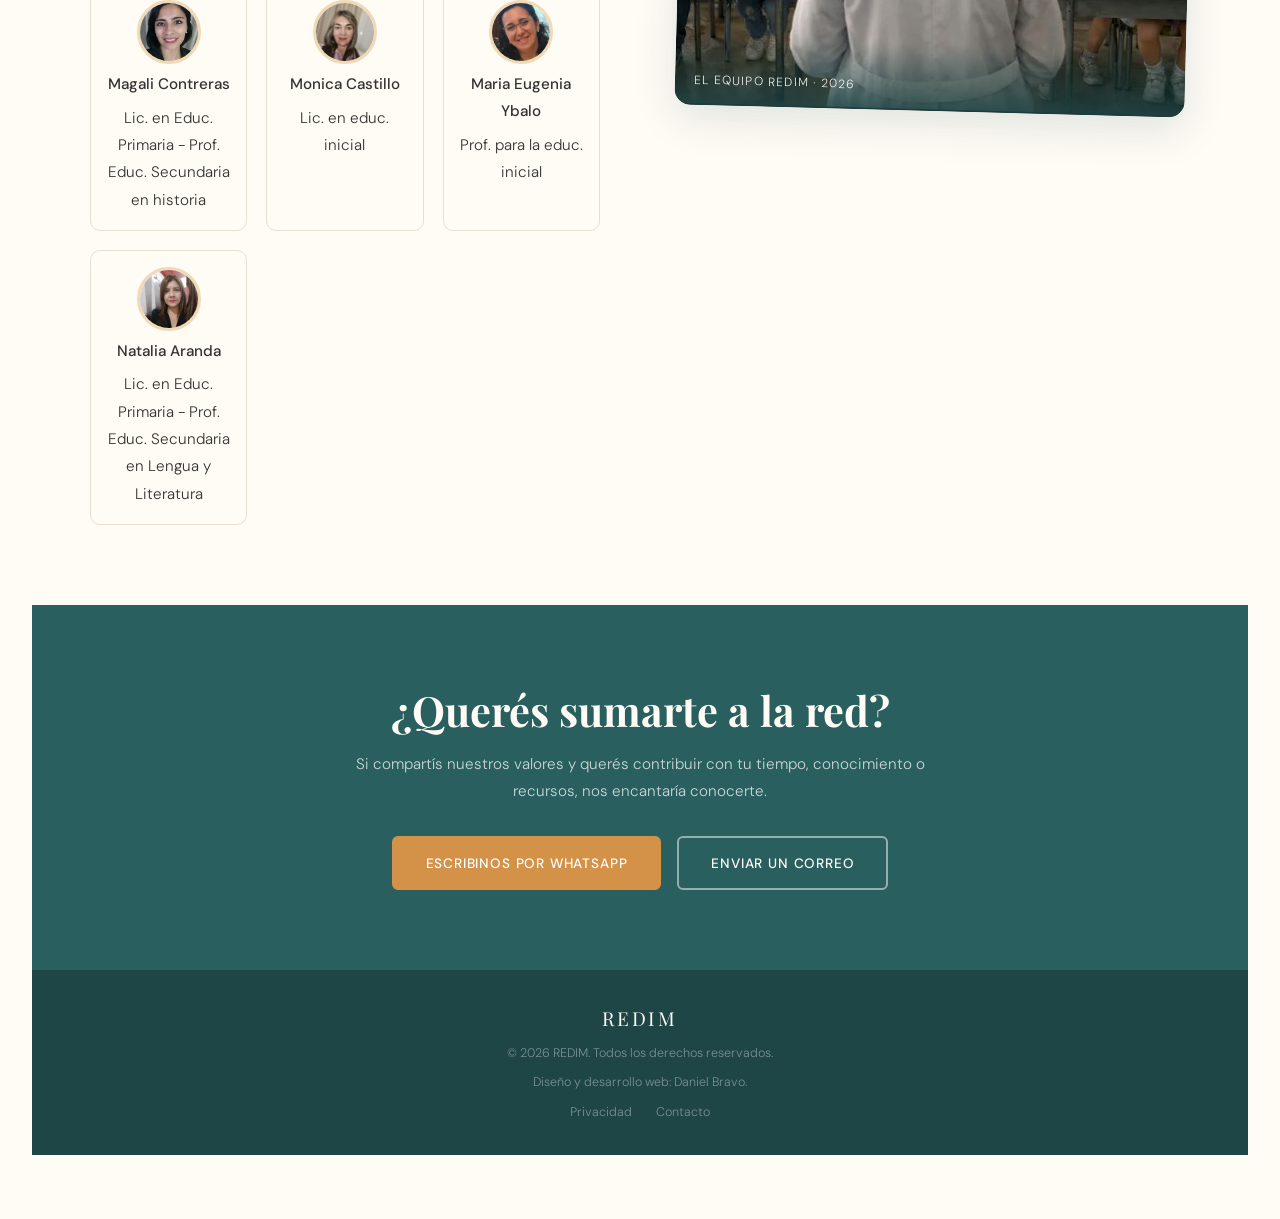
==== commit cfd48b37: "footer2" ====
--- a/acerca-de.html
+++ b/acerca-de.html
@@ -4,8 +4,8 @@
   <meta charset="UTF-8" />
   <meta name="viewport" content="width=device-width, initial-scale=1.0"/>
   <title>Acerca de — REDIM</title>
-  <link rel="stylesheet" href="style.css" />
-  <link rel="stylesheet" href="acerca-de.css" />
+  <link rel="stylesheet" href="./style.css" />
+  <link rel="stylesheet" href="./acerca-de.css" />
   <link href="https://fonts.googleapis.com/css2?family=Playfair+Display:ital,wght@0,700;1,400&family=DM+Sans:wght@300;400;500&display=swap" rel="stylesheet"/>
 </head>
 <body>
@@ -53,25 +53,22 @@
  <!-- MISIÓN STRIP -->
   <div class="mision-strip">
     <div class="mision-inner">
-      <div class="mision-item" data-animate>
+      <div class="mision-item" data-animate></div>
+      
         <span class="mision-icon">🌱</span>
         <h3>Misión</h3>
-        <p>R.E.D.I.M. es un dispositivo socioeducativo de prevención y acompañamiento ante la violencia y vulneración de derechos en el ámbito escolar, que brinda capacitación a docentes y alumnos.</p>
-      </div>
-      <div class="mision-divider"></div>
-      <div class="mision-item" data-animate>
+        <p>R.E.D.I.M. es un dispositivo socioeducativo de prevención y acompañamiento ante la violencia y vulneración de derechos en el ámbito escolar, que brinda capacitación a docentes y alumnos.</p>      
+        <div class="mision-item" data-animate>
         <span class="mision-icon">🔭</span>
         <h3>Visión</h3>
         <p>La organización aspira a ser un actor articulador que construya entornos educativos inclusivos, participativos y libres de violencia mediante una cultura de respeto y equidad.</p>
-      </div>
-      <div class="mision-divider"></div>
-      <div class="mision-item" data-animate>
+        <div class="mision-item" data-animate>
         <span class="mision-icon">💛</span>
         <h3>Valores</h3>
         <p>La institución se fundamenta en el respeto a los derechos humanos, la igualdad de género, la inclusión pedagógica y la transparencia en el acceso a la información.</p>
       </div>
-    </div><!-- fin mision-inner -->
-  </div><!-- fin mision-strip -->
+    </div>
+  </div>
 
   <!-- SECCIÓN FUNDADORA (imagen izquierda, texto derecha) -->
   <section class="about-section" data-animate>
@@ -195,7 +192,7 @@
       <p class="cta-desc">Si compartís nuestros valores y querés contribuir con tu tiempo, conocimiento o recursos, nos encantaría conocerte.</p>
       <div class="cta-buttons">
         <a href="https://wa.me/5491123456789" target="_blank" class="cta-btn primary">Escribinos por WhatsApp</a>
-        <a href="/cdn-cgi/l/email-protection#c1a2aeafb5a0a2b5ae81b3a4a5a8acefaeb3a6efa0b3" class="cta-btn secondary">Enviar un correo</a>
+        <a href="mailto:redimsgo@gmail.com" class="cta-btn secondary">Enviar un correo</a>
       </div>
     </div>
   </section>
@@ -205,6 +202,7 @@
     <div class="footer-inner">
       <span class="footer-logo">REDIM</span>
       <p>© 2026 REDIM. Todos los derechos reservados.</p>
+      <p>Diseño y desarrollo web: Daniel Bravo.</p>
       <div class="footer-links">
         <a href="./privacidad.html">Privacidad</a>
         <a href="./contacto.html">Contacto</a>
@@ -214,4 +212,4 @@
 
   <script src="script.js"></script>
 </body>
-</html>+</html>
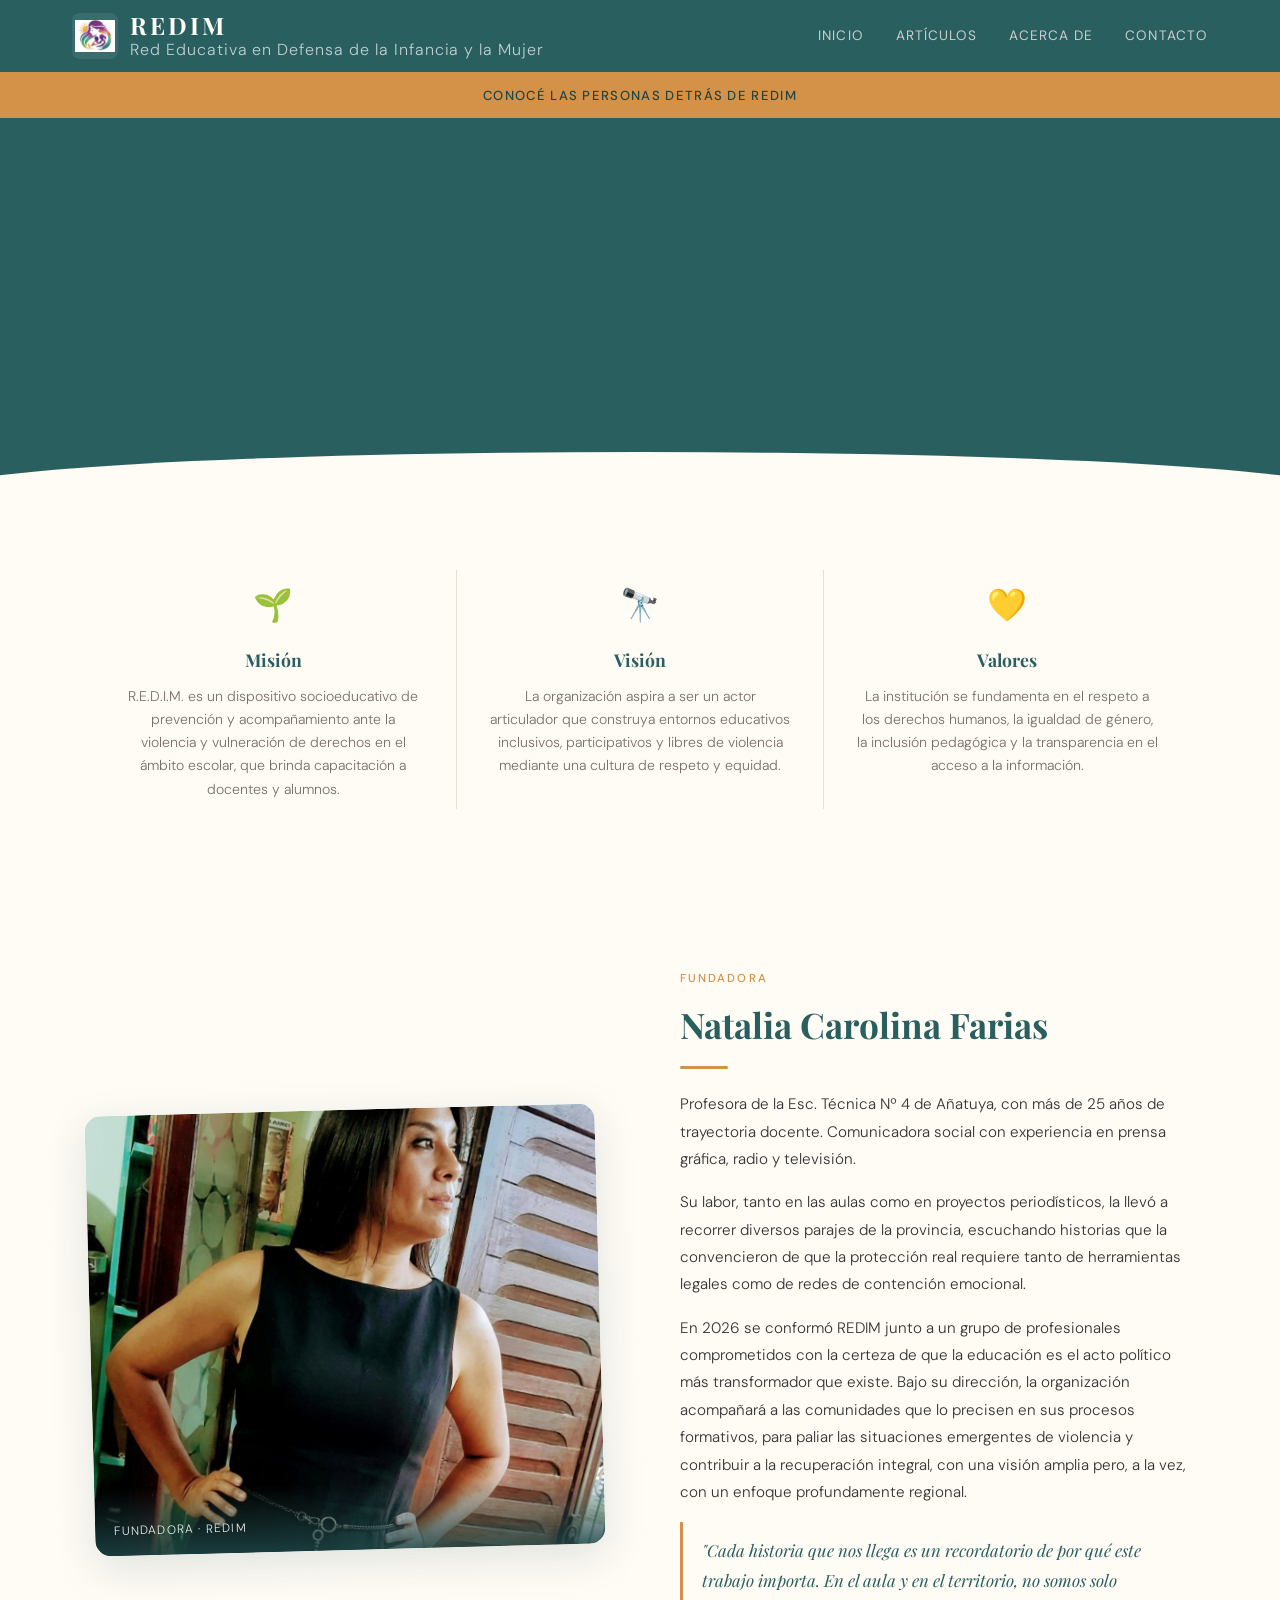
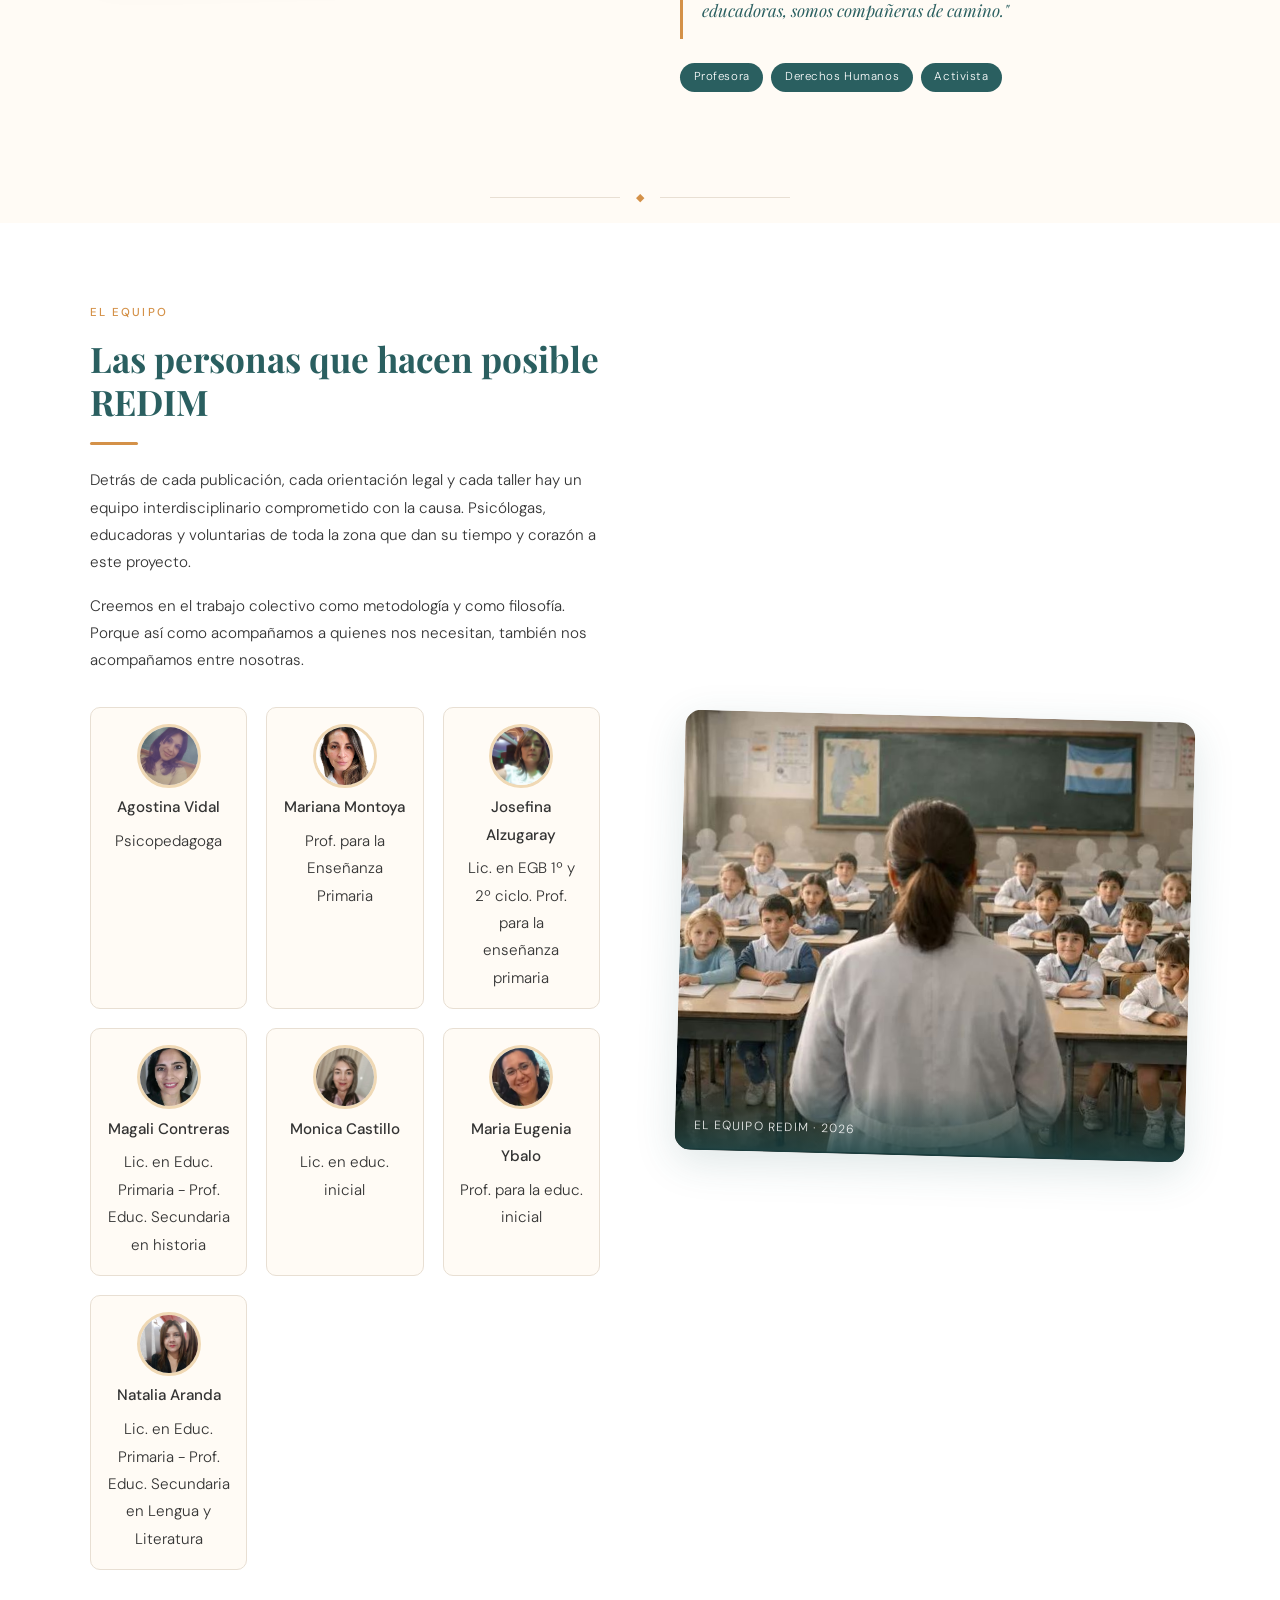
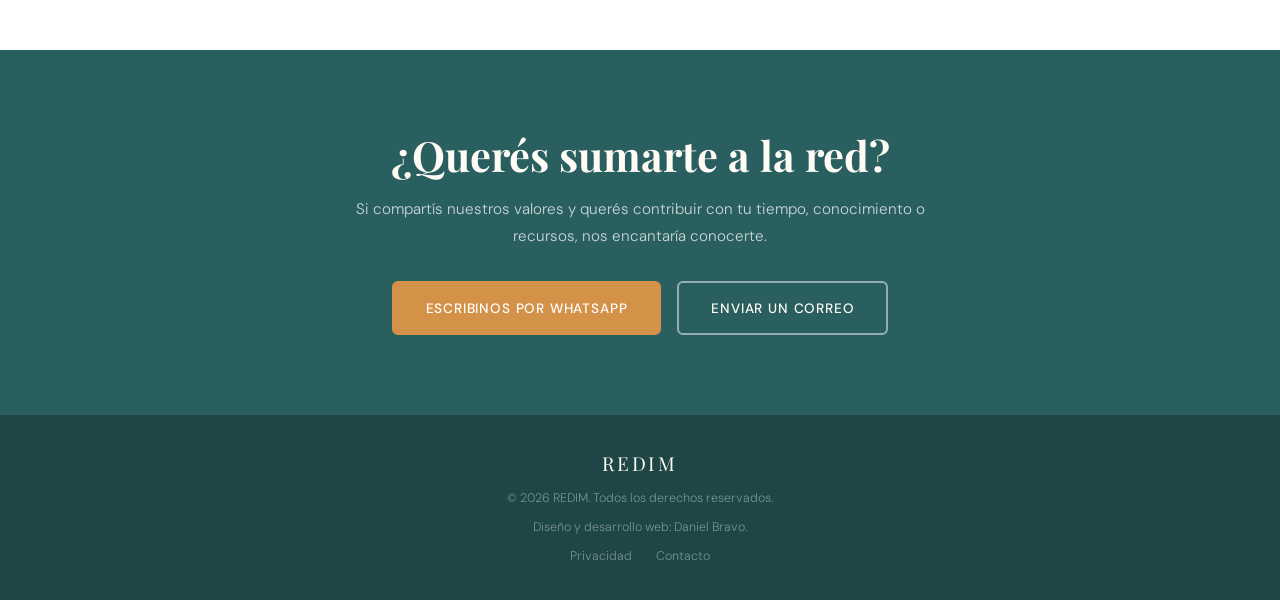
==== commit 47eff18a: "acerca de" ====
--- a/acerca-de.html
+++ b/acerca-de.html
@@ -52,23 +52,32 @@
 
  <!-- MISIÓN STRIP -->
   <div class="mision-strip">
-    <div class="mision-inner">
-      <div class="mision-item" data-animate></div>
-      
-        <span class="mision-icon">🌱</span>
-        <h3>Misión</h3>
-        <p>R.E.D.I.M. es un dispositivo socioeducativo de prevención y acompañamiento ante la violencia y vulneración de derechos en el ámbito escolar, que brinda capacitación a docentes y alumnos.</p>      
-        <div class="mision-item" data-animate>
-        <span class="mision-icon">🔭</span>
-        <h3>Visión</h3>
-        <p>La organización aspira a ser un actor articulador que construya entornos educativos inclusivos, participativos y libres de violencia mediante una cultura de respeto y equidad.</p>
-        <div class="mision-item" data-animate>
-        <span class="mision-icon">💛</span>
-        <h3>Valores</h3>
-        <p>La institución se fundamenta en el respeto a los derechos humanos, la igualdad de género, la inclusión pedagógica y la transparencia en el acceso a la información.</p>
-      </div>
-    </div>
-  </div>
+  <div class="mision-inner">
+
+    <div class="mision-item" data-animate>
+      <span class="mision-icon">🌱</span>
+      <h3>Misión</h3>
+      <p>R.E.D.I.M. es un dispositivo socioeducativo de prevención y acompañamiento ante la violencia y vulneración de derechos en el ámbito escolar, que brinda capacitación a docentes y alumnos.</p>
+    </div>
+
+    <div class="mision-divider"></div>
+
+    <div class="mision-item" data-animate>
+      <span class="mision-icon">🔭</span>
+      <h3>Visión</h3>
+      <p>La organización aspira a ser un actor articulador que construya entornos educativos inclusivos, participativos y libres de violencia mediante una cultura de respeto y equidad.</p>
+    </div>
+
+    <div class="mision-divider"></div>
+
+    <div class="mision-item" data-animate>
+      <span class="mision-icon">💛</span>
+      <h3>Valores</h3>
+      <p>La institución se fundamenta en el respeto a los derechos humanos, la igualdad de género, la inclusión pedagógica y la transparencia en el acceso a la información.</p>
+    </div>
+
+  </div><!-- fin mision-inner -->
+</div><!-- fin mision-strip -->
 
   <!-- SECCIÓN FUNDADORA (imagen izquierda, texto derecha) -->
   <section class="about-section" data-animate>
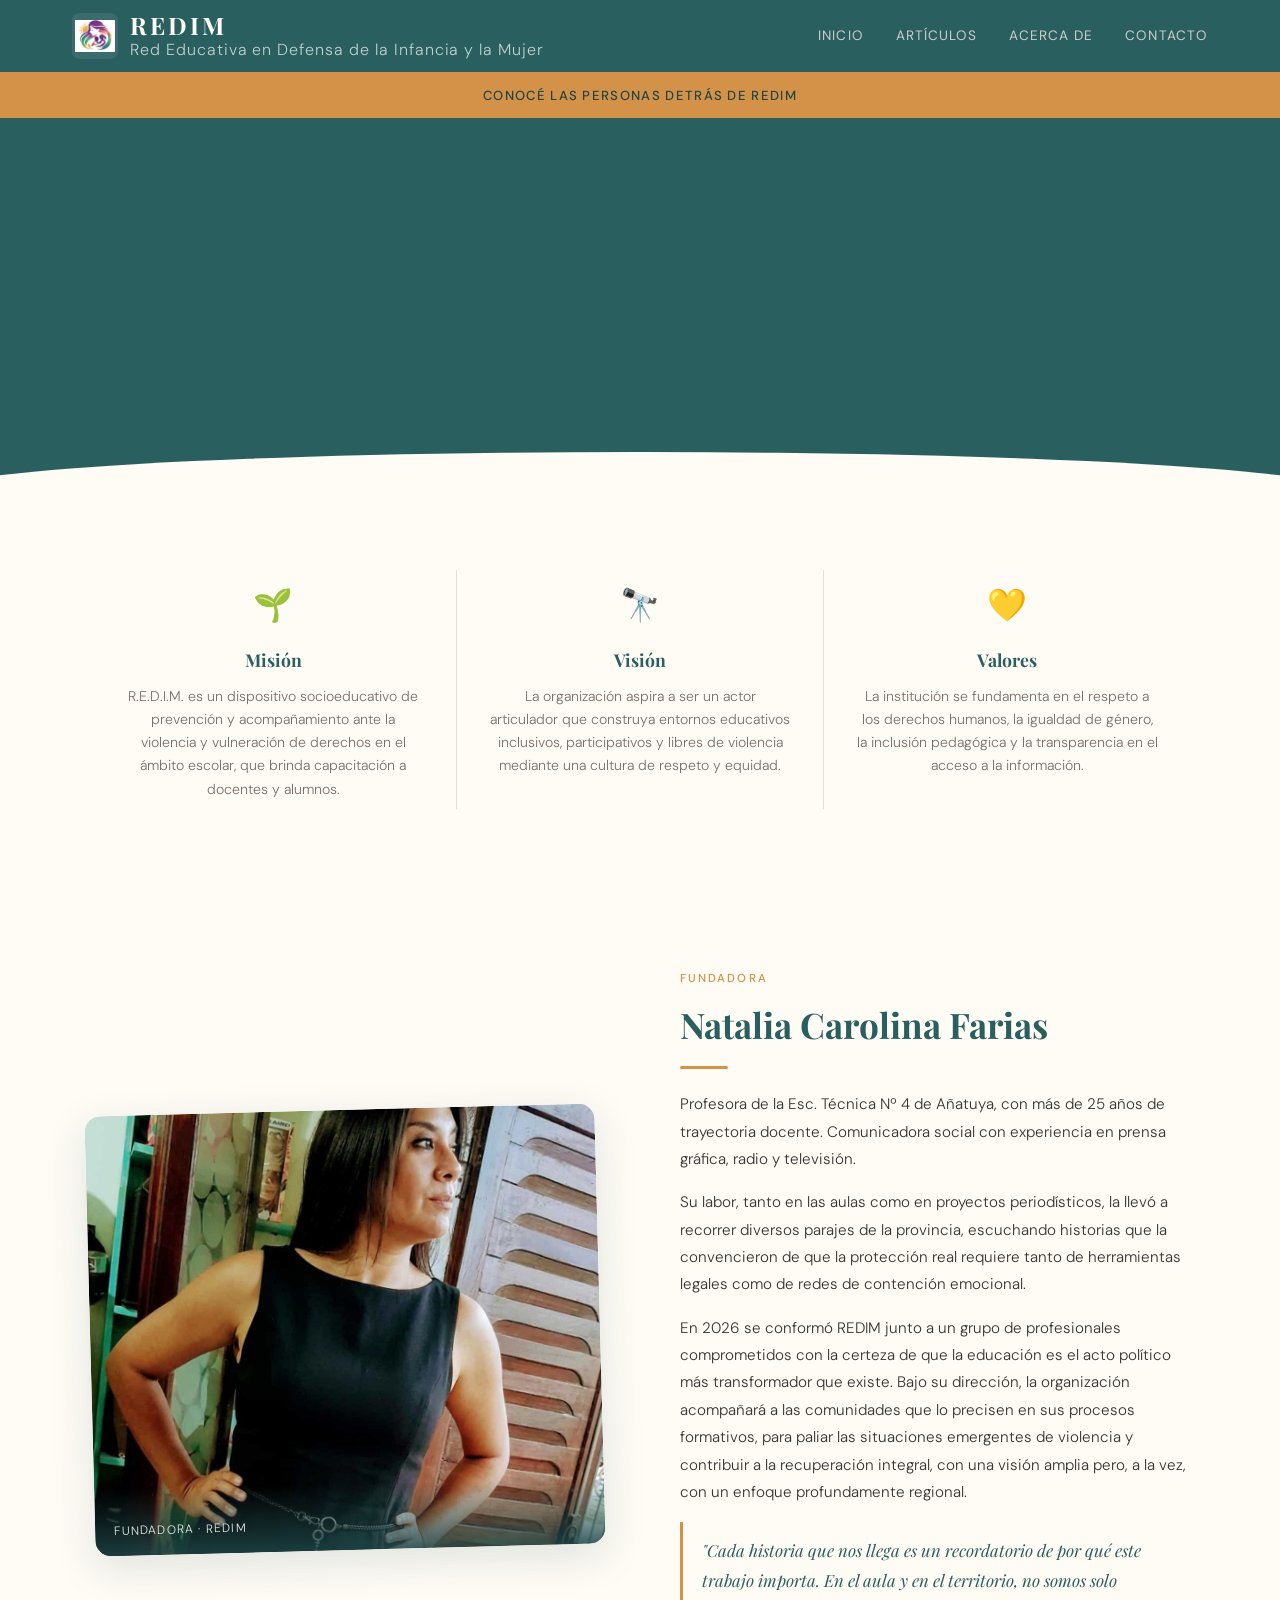
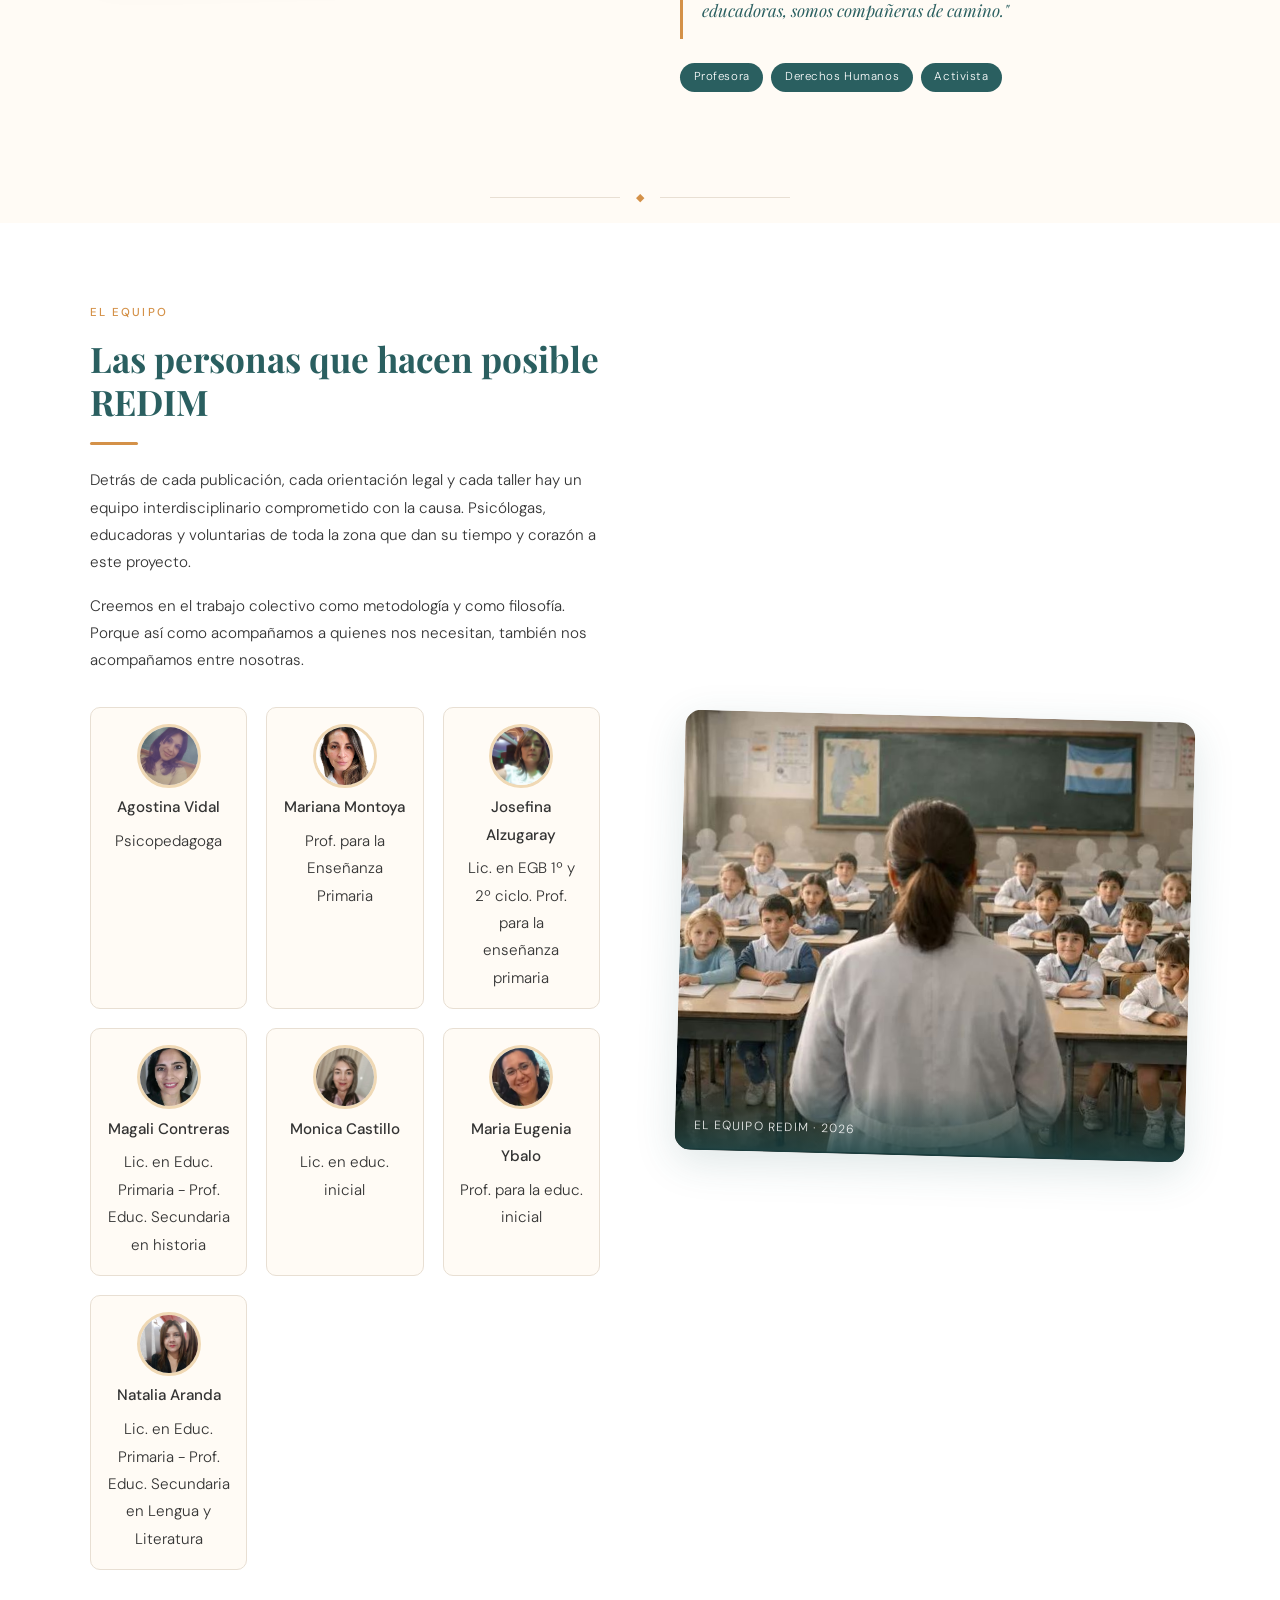
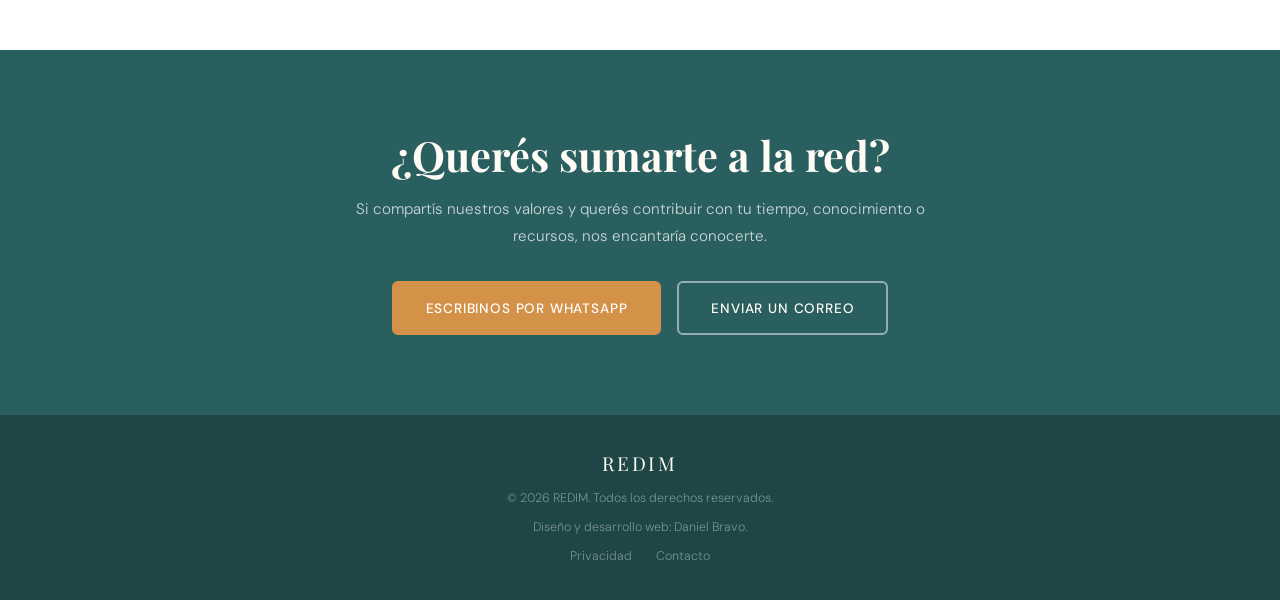
==== commit 1c0d14ff: "whatsapp" ====
--- a/acerca-de.html
+++ b/acerca-de.html
@@ -200,7 +200,7 @@
       <h2 class="cta-title">¿Querés sumarte a la red?</h2>
       <p class="cta-desc">Si compartís nuestros valores y querés contribuir con tu tiempo, conocimiento o recursos, nos encantaría conocerte.</p>
       <div class="cta-buttons">
-        <a href="https://wa.me/5491123456789" target="_blank" class="cta-btn primary">Escribinos por WhatsApp</a>
+        <a href="https://wa.me/5493844515867" target="_blank" class="cta-btn primary">Escribinos por WhatsApp</a>
         <a href="mailto:redimsgo@gmail.com" class="cta-btn secondary">Enviar un correo</a>
       </div>
     </div>
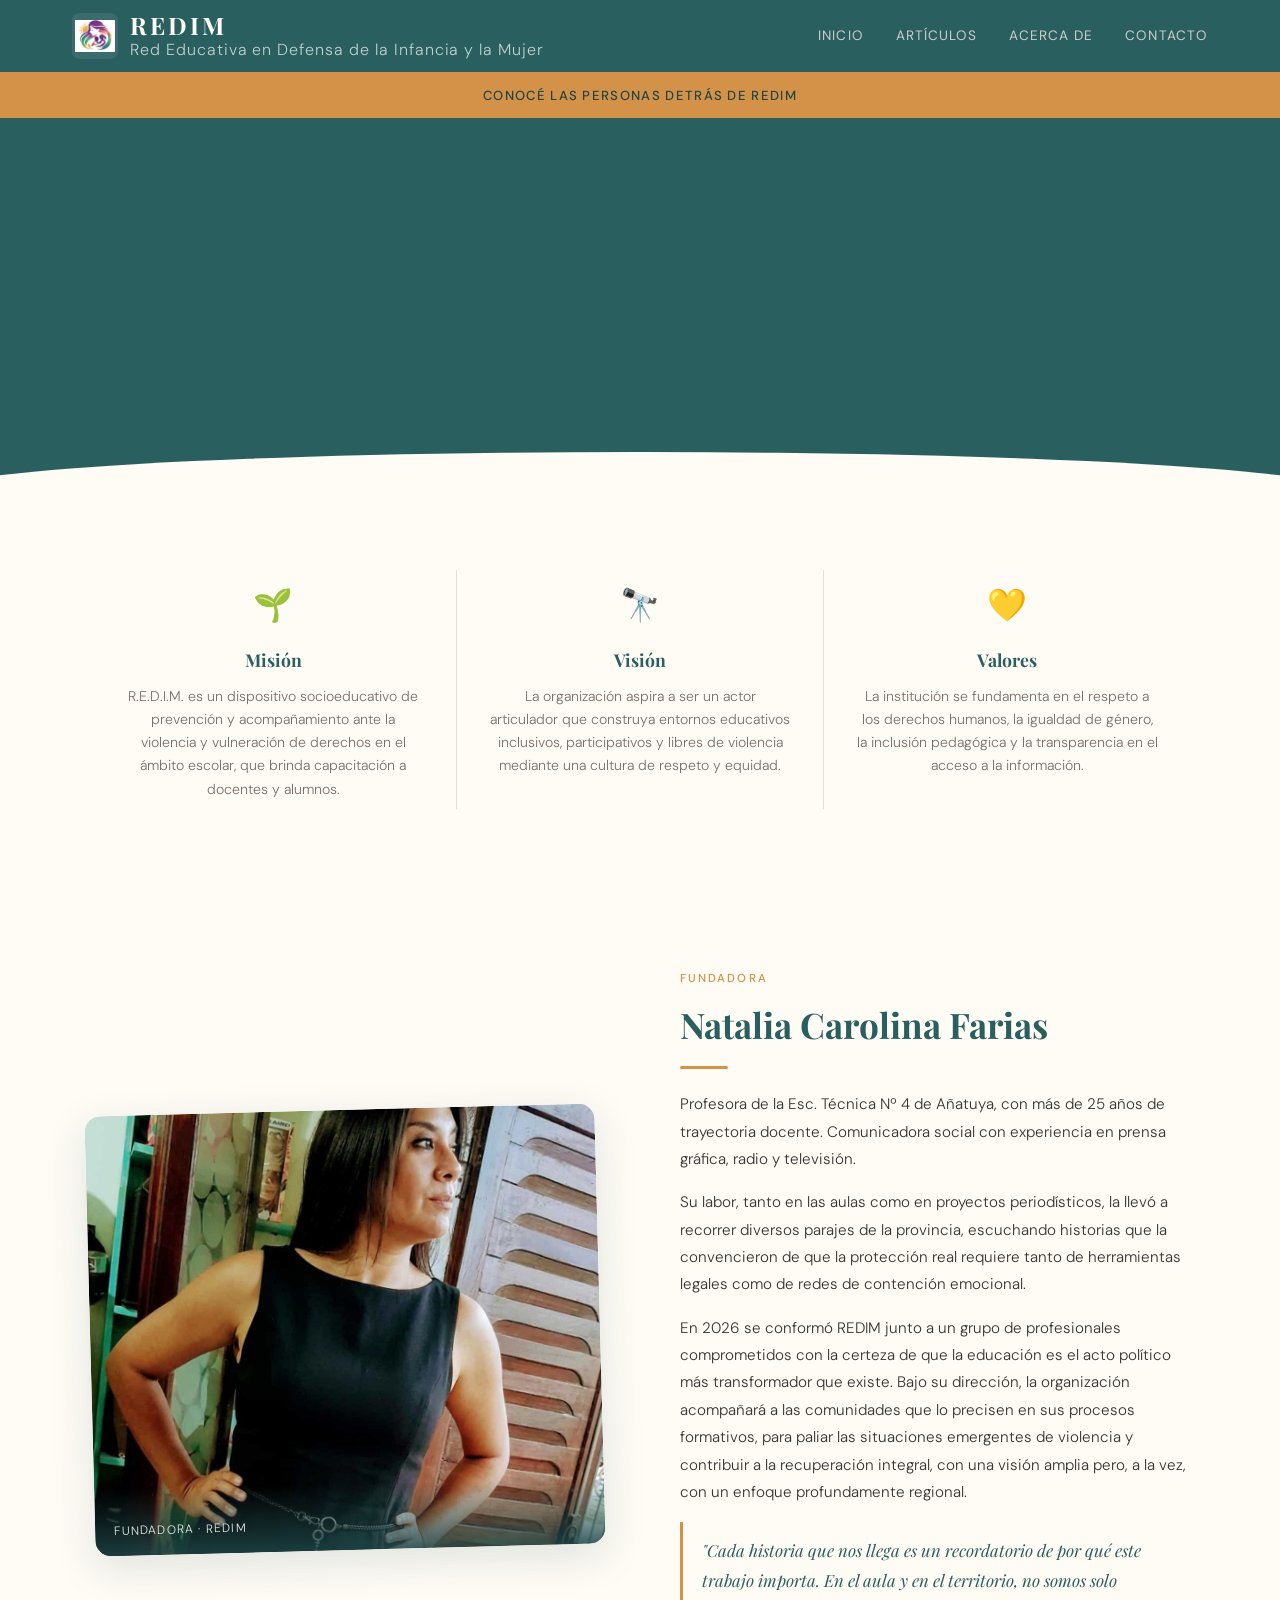
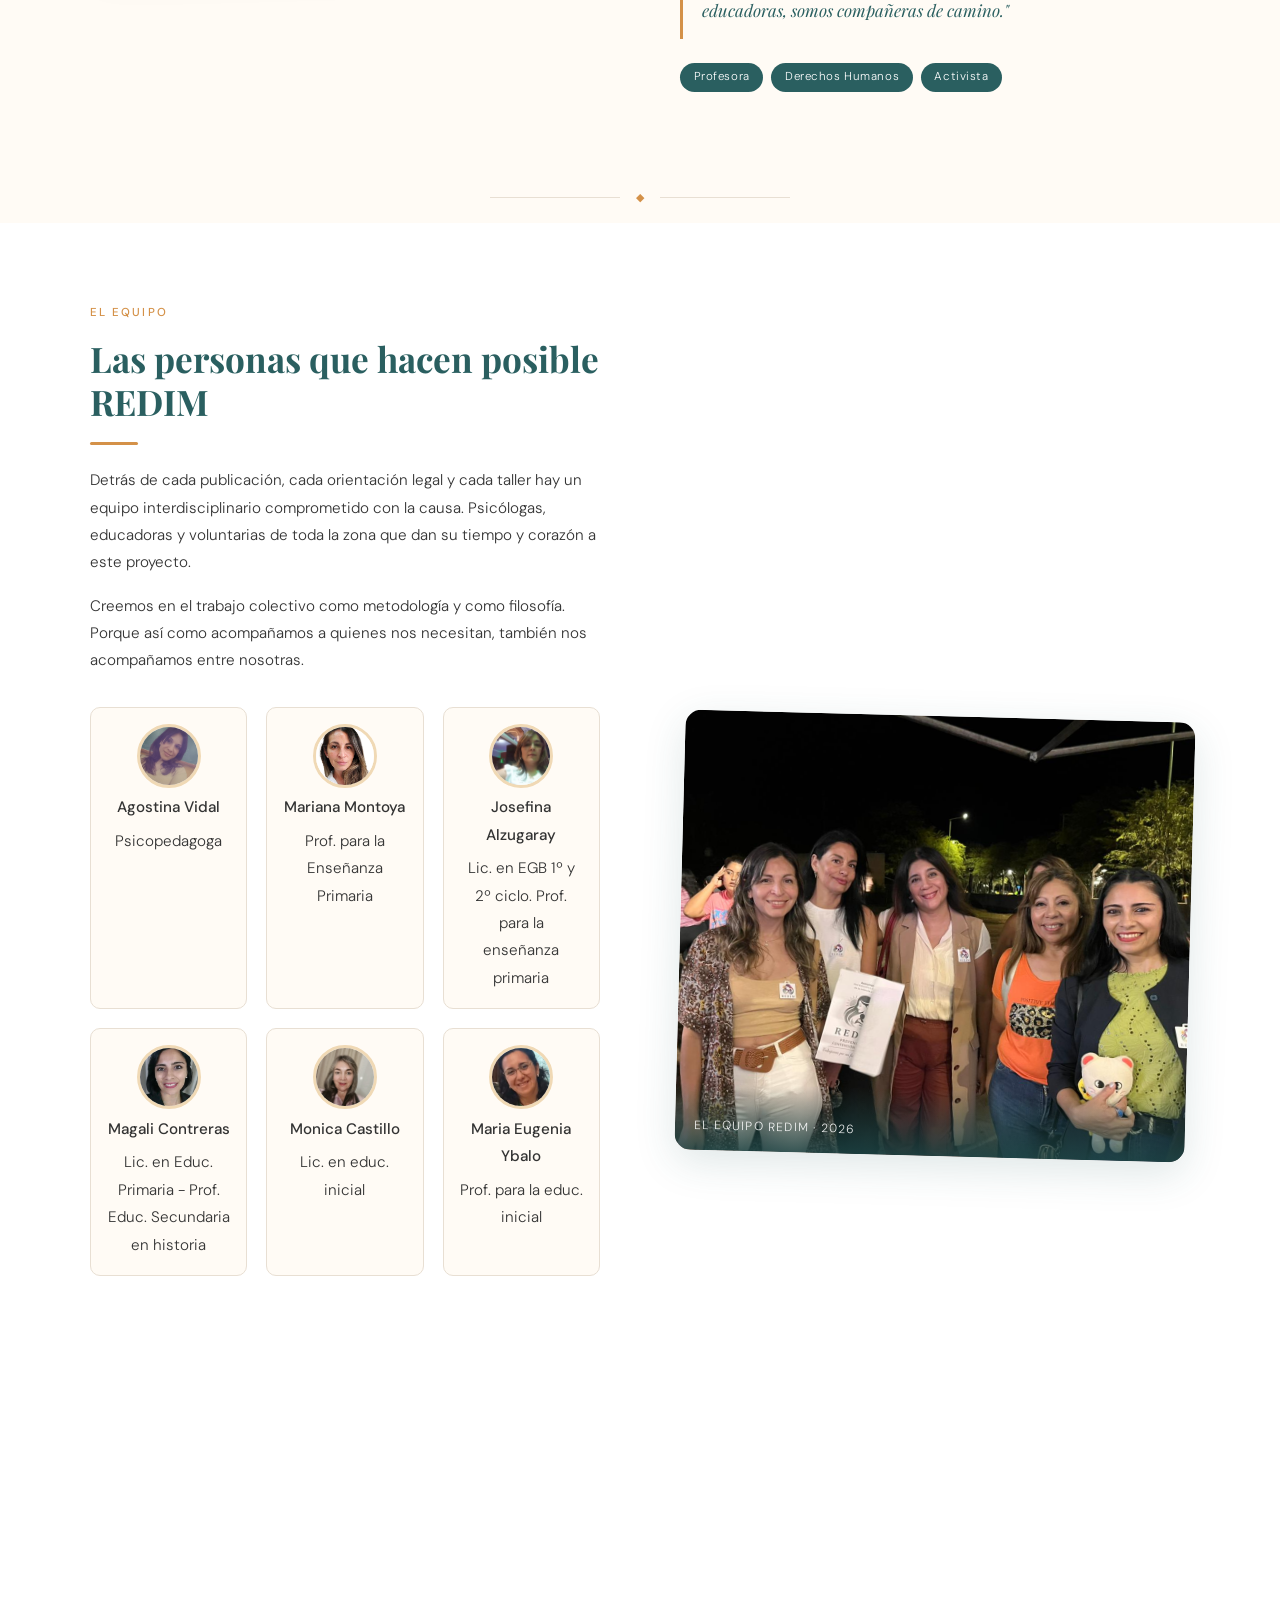
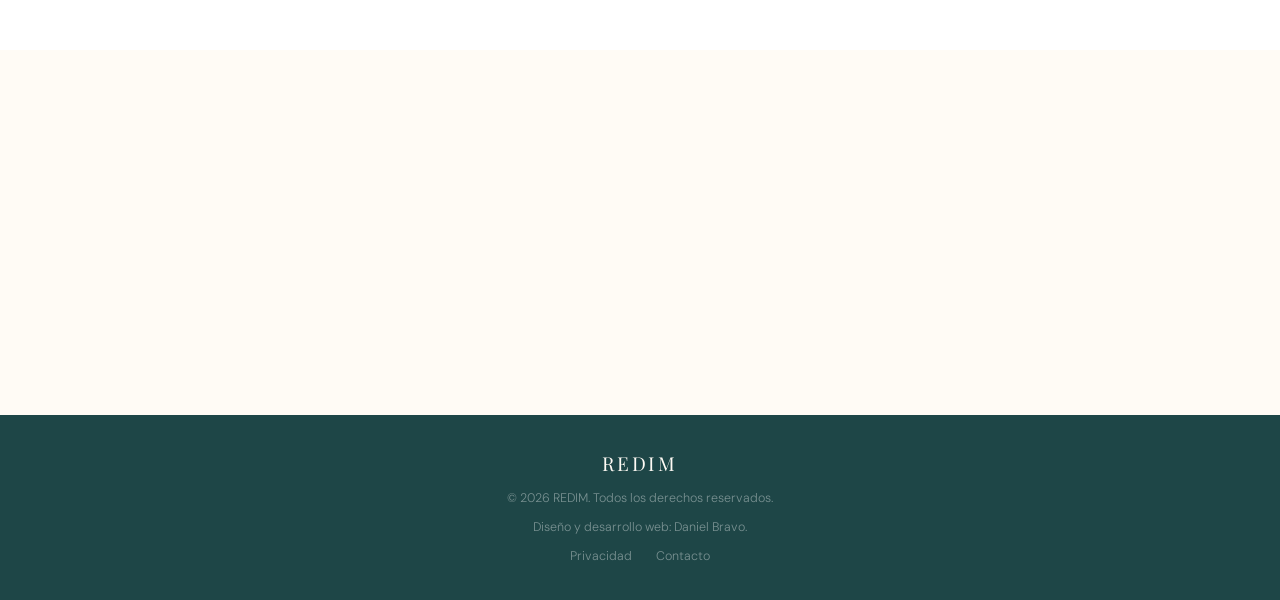
==== commit 4e86b71a: "equipo redim" ====
--- a/acerca-de.html
+++ b/acerca-de.html
@@ -185,7 +185,7 @@
 
       <div class="about-img-col right-img">
         <div class="about-img-frame">
-          <img src="./img/equipo-primaria.JPG" alt="Equipo REDIM"
+          <img src="./img/foto-equipo.jpeg" alt="Equipo REDIM"
                onerror="this.src='https://images.unsplash.com/photo-1529156069898-49953e39b3ac?w=600&q=80'" />
           <div class="about-img-caption">El equipo REDIM · 2026</div>
         </div>
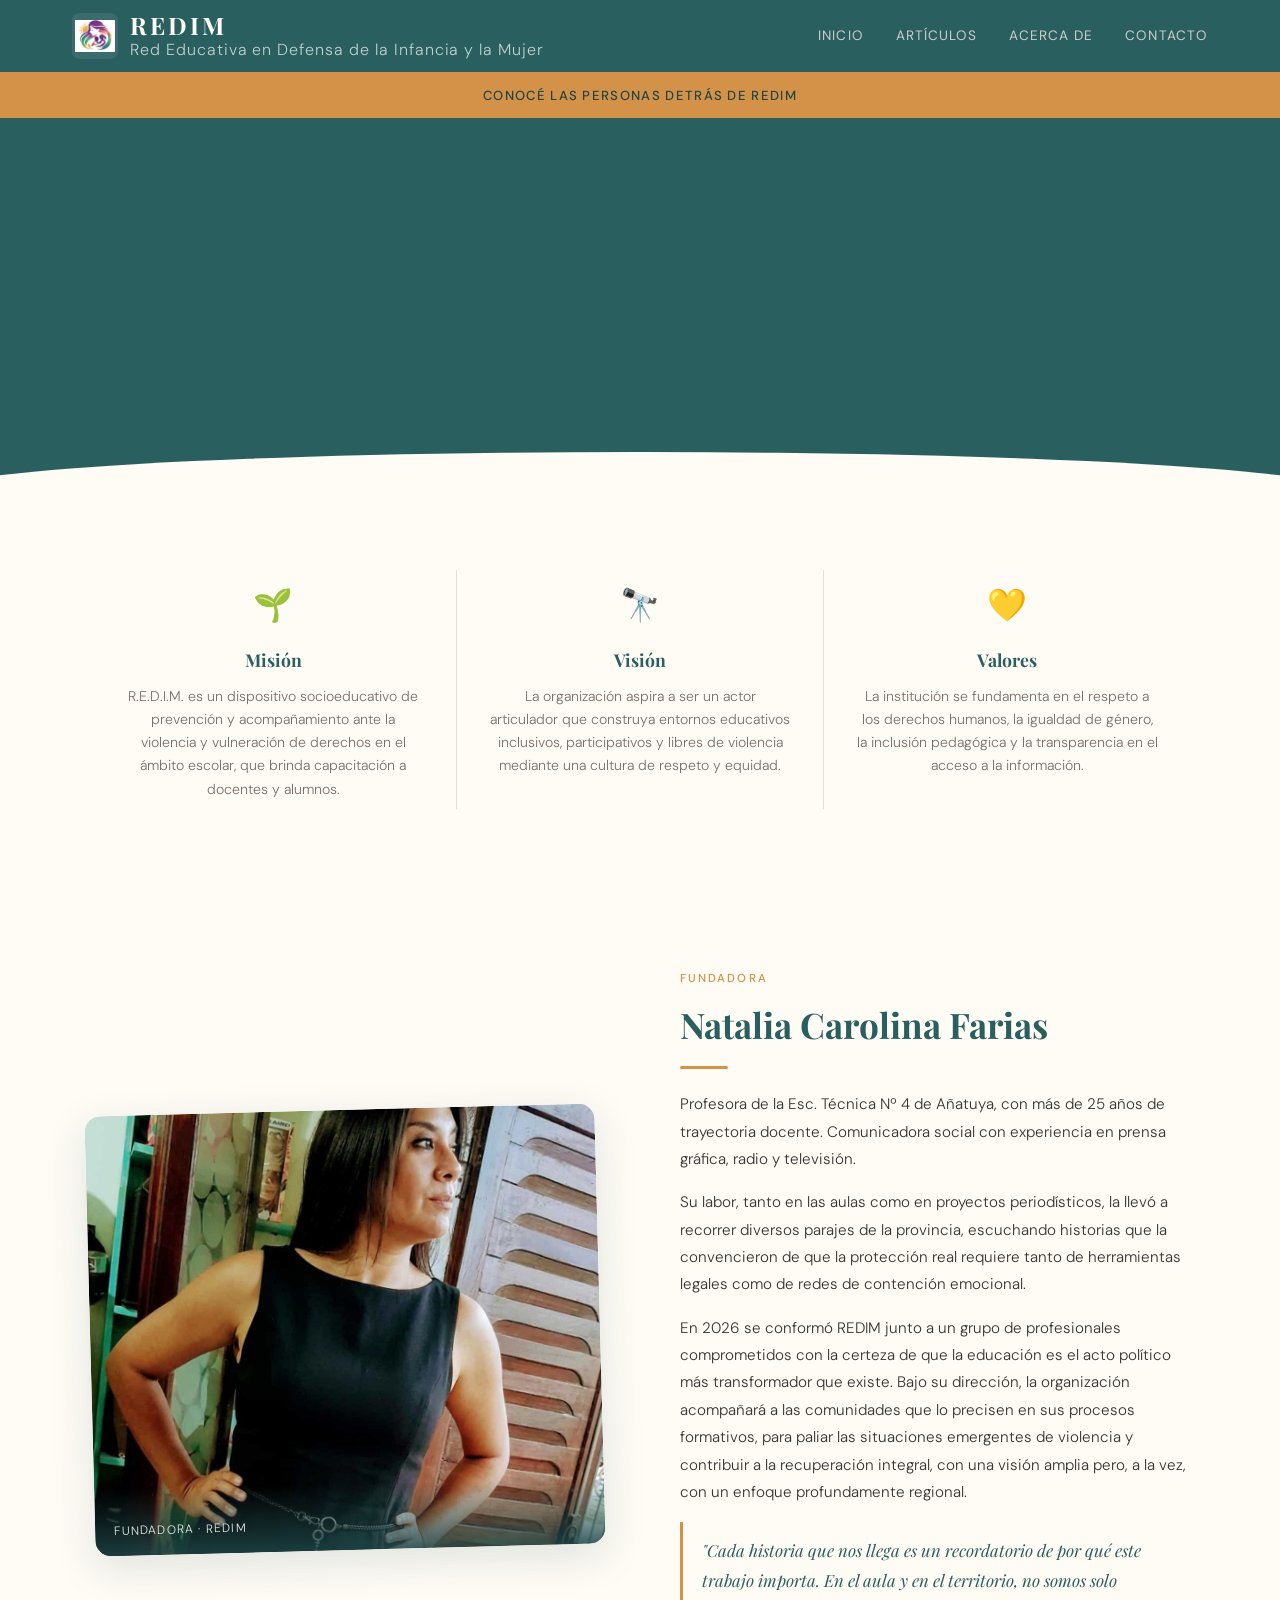
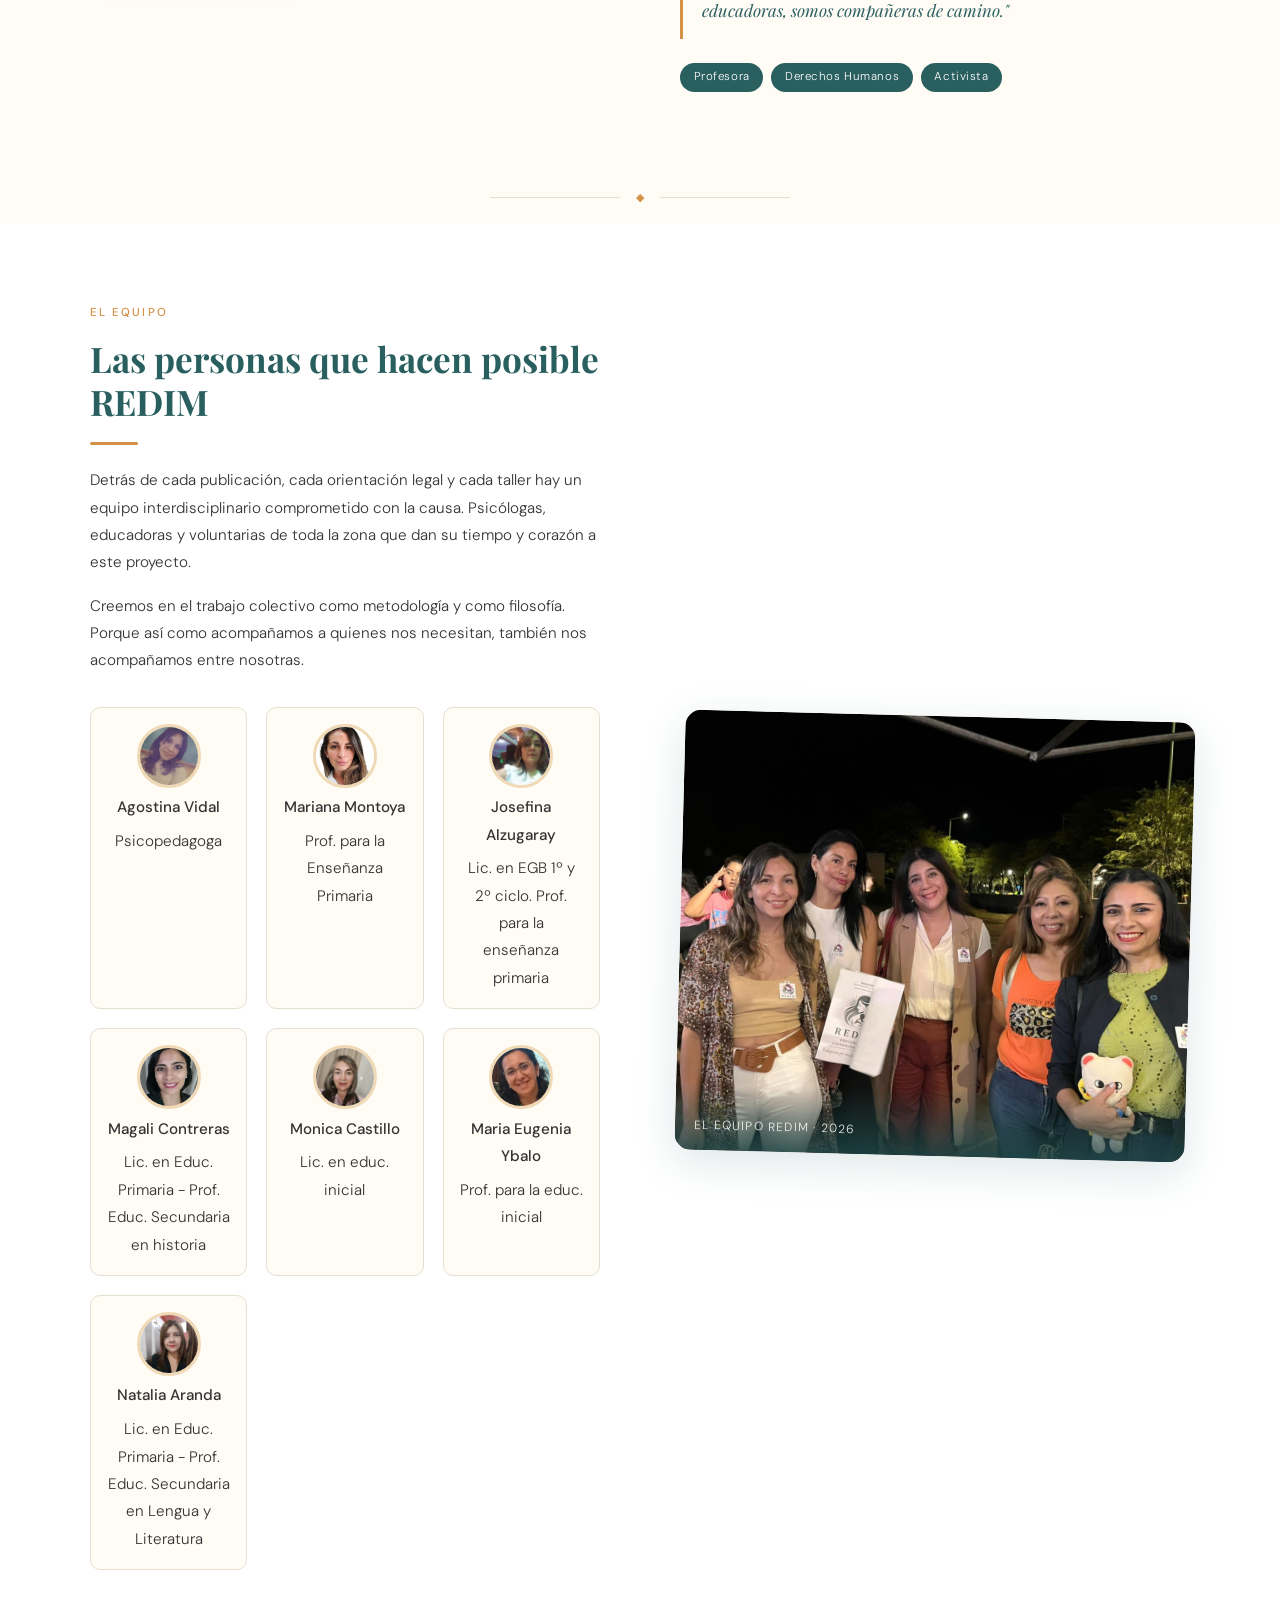
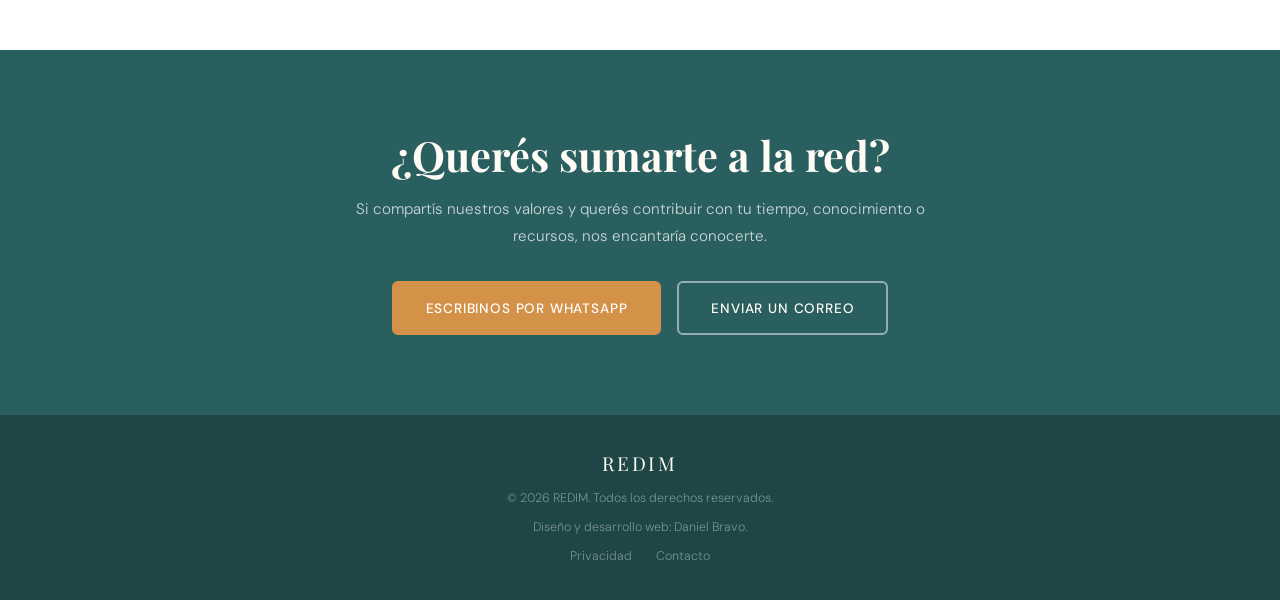
==== commit 6f1fd587: "acerca-de" ====
--- a/acerca-de.html
+++ b/acerca-de.html
@@ -10,7 +10,7 @@
 </head>
 <body>
 
-  <!-- HEADER (idéntico al blog) -->
+  <!-- HEADER ) -->
    <header class="site-header">
     <div class="header-inner">
       <a href="#" class="logo">
